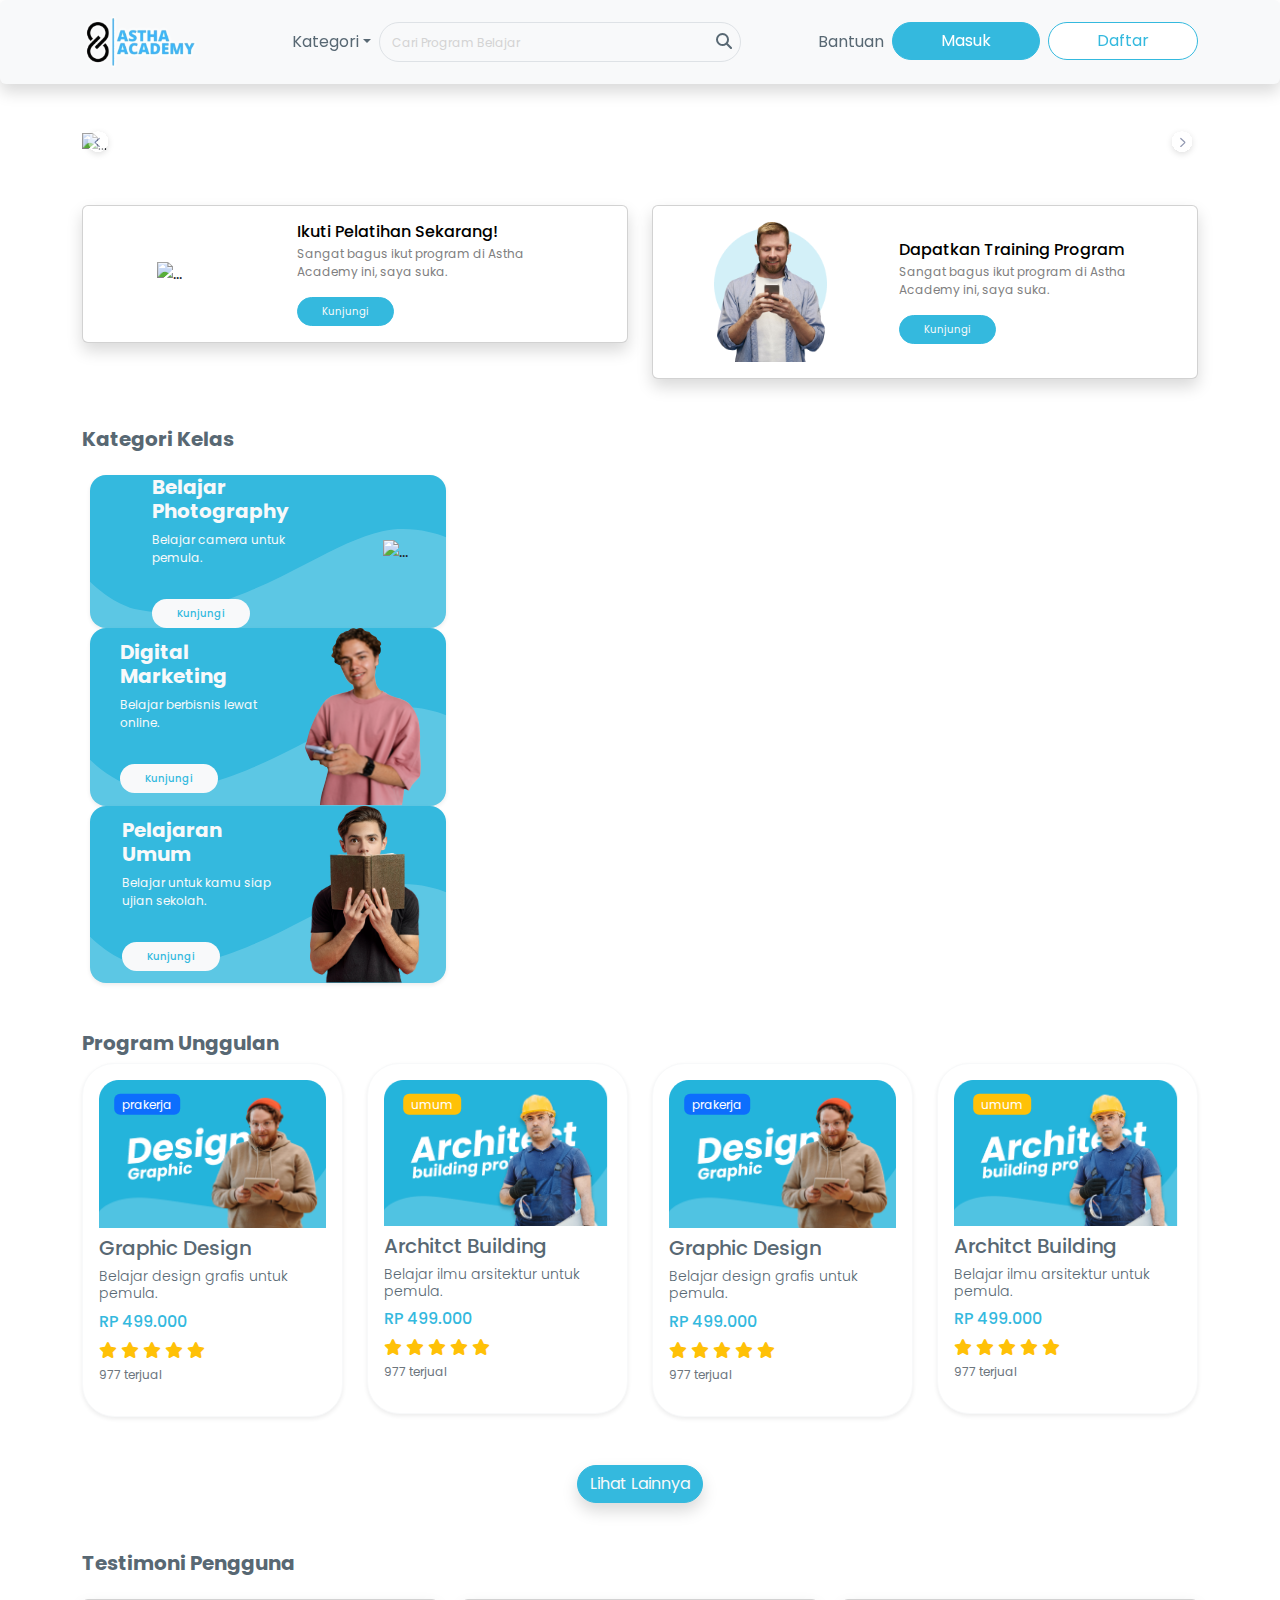
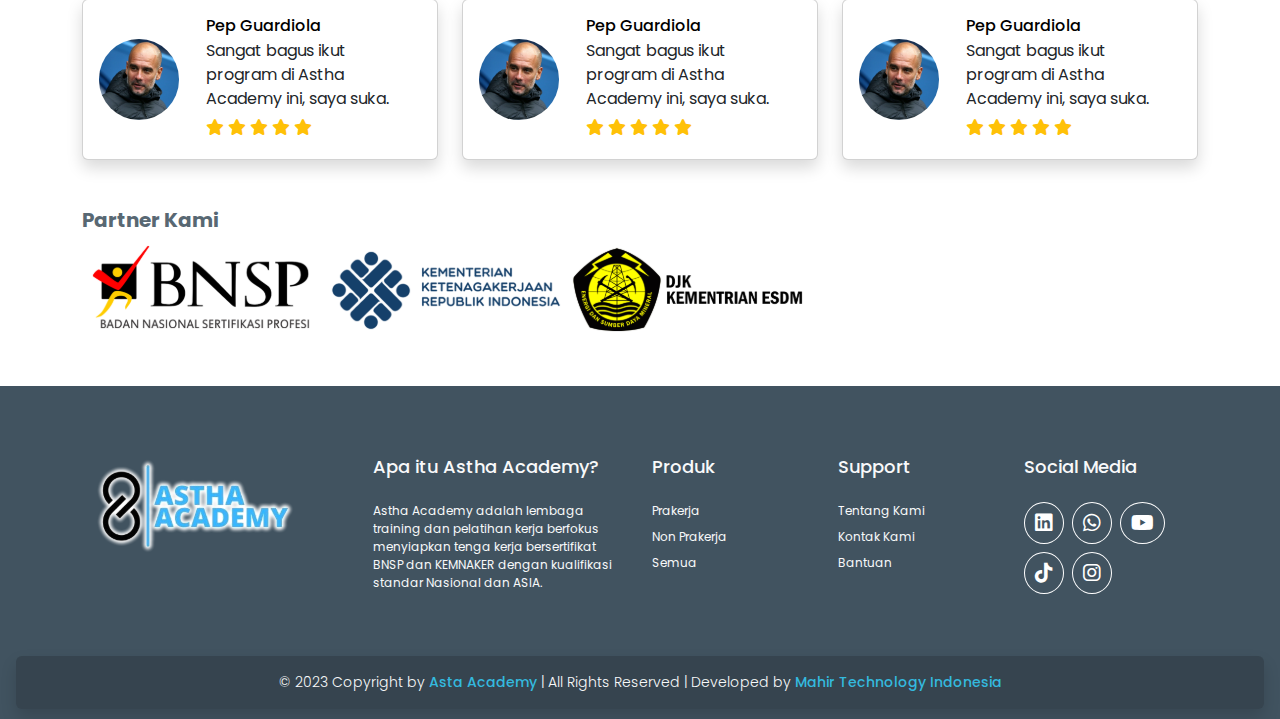
==== index.html @ eb7c396b "m" ====
<!DOCTYPE html>
<html lang="en">
  <head>
    <meta charset="UTF-8" />
    <meta http-equiv="X-UA-Compatible" content="IE=edge" />
    <meta name="viewport" content="width=device-width, initial-scale=1.0" />

    <!-- Google Font Poppins -->
    <link rel="preconnect" href="https://fonts.googleapis.com" />
    <link rel="preconnect" href="https://fonts.gstatic.com" crossorigin />
    <link href="https://fonts.googleapis.com/css2?family=Poppins:ital,wght@0,100;0,200;0,300;0,400;0,500;0,600;0,700;0,800;0,900;1,100;1,200;1,300;1,400;1,500;1,600;1,700;1,800;1,900&display=swap" rel="stylesheet" />

    <!-- Fontawesome -->
    <link rel="stylesheet" href="https://cdnjs.cloudflare.com/ajax/libs/font-awesome/6.2.1/css/all.min.css" />

    <!-- Link Bootstrap -->
    <link rel="stylesheet" href="frontend/libraries/bootstrap/css/bootstrap.css">

    <!-- Link Splide Js (Slider) -->
    <link rel="stylesheet" href="https://cdn.jsdelivr.net/npm/@splidejs/splide@3.6.12/dist/css/splide.min.css" />

    <!-- CSS -->
    <link rel="stylesheet" href="frontend/styles/style.css" />
    <title>Document</title>
  </head>
  <body>

    <!-- Navbar -->
    <nav class="navbar navbar-expand-lg rounded shadow bg-light sticky-top" aria-label="Thirteenth navbar example">
      <div class="container d-flex justify-content-between">
        <a class="navbar-brand col-2" href="#"><img src="frontend/images/logo.svg" alt="" /></a>
        <button class="navbar-toggler" type="button" data-bs-toggle="collapse" data-bs-target="#navbarsExample11" aria-controls="navbarsExample11" aria-expanded="false" aria-label="Toggle navigation">
          <span class="navbar-toggler-icon"></span>
        </button>
        <div class="collapse navbar-collapse justify-content-end" id="navbarsExample11">
          <div class="col-12 d-flex flex-column flex-lg-row justify-content-lg-between">
            <ul class="navbar-nav col-lg-6 ms-2 ms-lg-0">
              <li class="nav-item dropdown">
                <a class="nav-link dropdown-toggle" href="#" role="button" data-bs-toggle="dropdown" aria-expanded="false">Kategori</a>
                <ul class="dropdown-menu my-2">
                  <li><a class="dropdown-item" href="#">Action</a></li>
                  <li><a class="dropdown-item" href="#">Another action</a></li>
                  <li><a class="dropdown-item" href="#">Something else here</a></li>
                </ul>
              </li>
              <form class="rounded-pill d-flex bg-light border">
                <input type="text" class="form-control rounded-pill border-0 outline-0 bg-transparent shadow-none py-1" placeholder="Cari Program Belajar" aria-label="Search ..." />
                <a href="#" class="align-self-center pe-2">
                  <span><i class="fa fa-search"></i></span>
              </form>
            </ul>
            <div class="col-lg-0 d-flex justify-content-lg-between">
              <a href="https://wasap.at/YJk1dj" target="_blank" class="text-decoration-none align-self-center align-self-lg-auto pt-lg-2">Bantuan</a>
              <a href="login.html" class="text-decoration-none"><button class="btn btn-info rounded-pill mx-2 px-3 px-lg-5 d-block d-sm-inline my-2 my-sm-0 my-md-0">Masuk</button></a>
              <a href="register.html" class="text-decoration-none"><button class="btn btn-outline-info rounded-pill px-3 px-lg-5 d-block d-sm-inline my-2 my-sm-0 my-md-0">Daftar</button></a>
            </div>
          </div>
        </div>
      </div>
    </nav>

    <main class="container">

      <!-- Banner Carousel -->
      <div id="carouselExampleControls" class="banner-carousel carousel slide mt-5" data-bs-ride="carousel">
        <div class="carousel-inner">
          <div class="carousel-item active">
            <img src="frontend/images/banner.svg" width="100%"  alt="...">
          </div>
          <div class="carousel-item">
            <img src="frontend/images/banner.svg" width="100%"  alt="...">
          </div>
          <div class="carousel-item">
            <img src="frontend/images/banner.svg" width="100%"  alt="...">
          </div>
        </div>
        <button class="carousel-control-prev" type="button" data-bs-target="#carouselExampleControls" data-bs-slide="prev">
          <span class="carousel-control-prev-icon" aria-hidden="true"></span>
          <span class="visually-hidden">Previous</span>
        </button>
        <button class="carousel-control-next" type="button" data-bs-target="#carouselExampleControls" data-bs-slide="next">
          <span class="carousel-control-next-icon" aria-hidden="true"></span>
          <span class="visually-hidden">Next</span>
        </button>
      </div>

      <!-- Prakerja -->
      <section class="prakerja mt-5">
        <div class="row">
          <div class="col-lg-6 col-md-12">
            <div class="card shadow my-3 my-lg-0">
              <div class="card-content">
                <div class="card-body">
                  <div class="d-flex justify-content-around">
                    <div  class="align-self-center text-center">
                      <img src="frontend/images/card-1.svg" alt="..." class="w-75"/>
                    </div>
                    <div class="d-flex flex-column align-items-start justify-content-center w-50">
                      <h6 class="card-title fw-medium text-black">Ikuti Pelatihan Sekarang!</h6>
                      <p class="card-subtitle">Sangat bagus ikut program di Astha Academy ini, saya suka.</p>
                      <button class="btn btn-info rounded-pill px-md-4 mt-3 text-light">Kunjungi</button>
                    </div>
                  </div>
                </div>
              </div>
            </div>
          </div>
          <div class="col-lg-6 col-md-12">
            <div class="card shadow my-3 my-lg-0">
              <div class="card-content">
                <div class="card-body">
                  <div class="d-flex justify-content-around">
                    <div  class="align-self-center text-center">
                      <img src="frontend/images/card-2.png" alt="..." class="w-75"/>
                    </div>
                    <div class="d-flex flex-column align-items-start justify-content-center w-50">
                      <h6 class="card-title fw-medium text-black">Dapatkan Training Program</h6>
                      <p class="card-subtitle">Sangat bagus ikut program di Astha Academy ini, saya suka.</p>
                      <button class="btn btn-info rounded-pill px-md-4 mt-3 text-light">Kunjungi</button>
                    </div>
                  </div>
                </div>
              </div>
            </div>
          </div>
        </div>
      </section>


      <!-- Kategori Kelas -->
      <section class="kategori-kelas">
        <div class="row mt-5 d-flex">
          <h5 class="fw-bold">Kategori Kelas</h5>
          <div class="splide mt-3" data-splide='{
            "breakpoints":{
               "768":{
                  "perPage":1,
                  "pagination":true
                },
               "992":{
                  "perPage":2,
                  "pagination":true
                }
            },
            "perPage":3,
            "autoplay":true,
            "autoWidth": false
         }'>
            <div class="splide__track">
              <div class="splide__list">
                <div class="col-md-1 col-lg-4 splide__slide">
                  <div class="shadow-sm border-light rounded-4 mx-2 bg-info" style="background-image: url('frontend/images/bg-kategori-1.svg'); background-repeat: no-repeat; background-size: contain; background-position: bottom;">
                    <div class="d-flex justify-content-around" >
                      <div class="d-flex flex-column align-items-start justify-content-center ps-4 w-50">
                        <h6 class="fw-bold text-light fs-5 ">Belajar Photography</h6>
                        <p class="subtitle text-light">Belajar camera untuk pemula.</p>
                        <button class="btn bg-light text-info rounded-pill px-md-4 mt-3 fw-medium">Kunjungi</button>
                      </div>
                      <div  class="align-self-center text-center">
                        <img src="frontend/images/kategori-1.svg" alt="..." height="178"/>
                      </div>
                    </div>
                  </div>
                </div>
                <div class="col-md-1 col-lg-4 splide__slide">
                  <div class="shadow-sm border-light rounded-4 mx-2 bg-info" style="background-image: url('frontend/images/bg-kategori-1.svg'); background-repeat: no-repeat; background-size: contain; background-position: bottom;">
                    <div class="d-flex justify-content-around">
                      <div class="d-flex flex-column align-items-start justify-content-center ps-4 w-50">
                        <h6 class="fw-bold text-light fs-5 ">Digital Marketing</h6>
                        <p class="subtitle text-light">Belajar berbisnis lewat online.</p>
                        <button class="btn bg-light text-info rounded-pill px-md-4 mt-3 fw-medium">Kunjungi</button>
                      </div>
                      <div  class="align-self-center text-center">
                        <img src="frontend/images/kategori-2.svg" alt="..." class="w-75"/>
                      </div>
                    </div>
                  </div>
                </div>
                <div class="col-md-1 col-lg-4 splide__slide">
                  <div class="shadow-sm border-light rounded-4 mx-2 bg-info" style="background-image: url('frontend/images/bg-kategori-1.svg'); background-repeat: no-repeat; background-size: contain; background-position: bottom;">
                    <div class="d-flex justify-content-around">
                      <div class="d-flex flex-column align-items-start justify-content-center ps-4 w-50">
                        <h6 class="fw-bold text-light fs-5 ">Pelajaran Umum</h6>
                        <p class="subtitle text-light">Belajar untuk kamu siap ujian sekolah.</p>
                        <button class="btn bg-light text-info rounded-pill px-md-4 mt-3 fw-medium">Kunjungi</button>
                      </div>
                      <div  class="align-self-center text-center">
                        <img src="frontend/images/kategori-3.png" alt="..." class="w-75"/>
                      </div>
                    </div>
                  </div>
                </div>
              </div>
            </div>
          </div>
        </div>
      </section>

      <!-- Program Unggulan -->
      <section class="program-unggulan">
        <div class="mt-5">
          <h5 class="fw-bold">Program Unggulan</h5>
          <div class="row">
              <div class="col-md-6 col-lg-3">
                <a href="pencarian.html" class="text-decoration-none">
                  <div class="card rounded-5 shadow-sm border-light">
                    <div class="card-body">
                      <span class="position-absolute top-10 start-10 mt-4 ms-5 translate-middle bg-primary badge badge-primary fw-normal">
                        prakerja
                      </span>
                      <img src="frontend/images/program-unggulan-1.png" class="card-img-top" alt="image" />
                      <h5 class="mt-2">
                        Graphic Design
                      </h5>
                      <h6 class="fw-light">Belajar design grafis untuk pemula.</h6>
                      <!-- <span class="text-muted font-small d-block mb-2"><del>Rp 699.000</del></span> -->
                      <span class="text-info fw-medium font-weight-bold">RP 499.000</span>
                      <div class="d-flex my-2 align-items-center">
                        <i class="star fas fa-star text-warning pe-1"></i>
                        <i class="star fas fa-star text-warning pe-1"></i>
                        <i class="star fas fa-star text-warning pe-1"></i>
                        <i class="star fas fa-star text-warning pe-1"></i>
                        <i class="star fas fa-star text-warning pe-1"></i>
                      </div>
                      <p class="text-secondary">977 terjual</p>
                    </div>
                  </div>
                </a>
              </div>
              <div class="col-md-6 col-lg-3">
                <a href="pencarian.html" class="text-decoration-none">
                  <div class="card rounded-5 shadow-sm border-light">
                    <div class="card-body">
                      <span class="position-absolute top-10 start-10 mt-4 ms-5 translate-middle bg-warning badge badge-warning fw-normal">
                        umum
                      </span>
                      <img src="frontend/images/program-unggulan-2.png" class="card-img-top" alt="image" />
                      <h5 class="mt-2">
                        Architct Building
                      </h5>
                      <h6 class="fw-light">Belajar ilmu arsitektur untuk pemula.</h6>
                      <!-- <span class="text-muted font-small d-block mb-2"><del>Rp 699.000</del></span> -->
                      <span class="text-info fw-medium font-weight-bold">RP 499.000</span>
                      <div class="d-flex my-2 align-items-center">
                        <i class="star fas fa-star text-warning pe-1"></i>
                        <i class="star fas fa-star text-warning pe-1"></i>
                        <i class="star fas fa-star text-warning pe-1"></i>
                        <i class="star fas fa-star text-warning pe-1"></i>
                        <i class="star fas fa-star text-warning pe-1"></i>
                      </div>
                      <p class="text-secondary">977 terjual</p>
                    </div>
                  </div>
                </a>
              </div>
              <div class="col-md-6 col-lg-3">
                <a href="pencarian.html" class="text-decoration-none">
                  <div class="card rounded-5 shadow-sm border-light">
                    <div class="card-body">
                      <span class="position-absolute top-10 start-10 mt-4 ms-5 translate-middle bg-primary badge badge-primary fw-normal">
                        prakerja
                      </span>
                      <img src="frontend/images/program-unggulan-1.png" class="card-img-top" alt="image" />
                      <h5 class="mt-2">
                        Graphic Design
                      </h5>
                      <h6 class="fw-light">Belajar design grafis untuk pemula.</h6>
                      <!-- <span class="text-muted font-small d-block mb-2"><del>Rp 699.000</del></span> -->
                      <span class="text-info fw-medium font-weight-bold">RP 499.000</span>
                      <div class="d-flex my-2 align-items-center">
                        <i class="star fas fa-star text-warning pe-1"></i>
                        <i class="star fas fa-star text-warning pe-1"></i>
                        <i class="star fas fa-star text-warning pe-1"></i>
                        <i class="star fas fa-star text-warning pe-1"></i>
                        <i class="star fas fa-star text-warning pe-1"></i>
                      </div>
                      <p class="text-secondary">977 terjual</p>
                    </div>
                  </div>
                </a>
              </div>
              <div class="col-md-6 col-lg-3">
                <a href="pencarian.html" class="text-decoration-none">
                  <div class="card rounded-5 shadow-sm border-light">
                    <div class="card-body">
                      <span class="position-absolute top-10 start-10 mt-4 ms-5 translate-middle bg-warning badge badge-warning fw-normal">
                        umum
                      </span>
                      <img src="frontend/images/program-unggulan-2.png" class="card-img-top" alt="image" />
                      <h5 class="mt-2">
                        Architct Building
                      </h5>
                      <h6 class="fw-light">Belajar ilmu arsitektur untuk pemula.</h6>
                      <!-- <span class="text-muted font-small d-block mb-2"><del>Rp 699.000</del></span> -->
                      <span class="text-info fw-medium font-weight-bold">RP 499.000</span>
                      <div class="d-flex my-2 align-items-center">
                        <i class="star fas fa-star text-warning pe-1"></i>
                        <i class="star fas fa-star text-warning pe-1"></i>
                        <i class="star fas fa-star text-warning pe-1"></i>
                        <i class="star fas fa-star text-warning pe-1"></i>
                        <i class="star fas fa-star text-warning pe-1"></i>
                      </div>
                      <p class="text-secondary">977 terjual</p>
                    </div>
                  </div>
                </a>
              </div>
            </div>
          </div>
          <div class="row mt-5">
              <div class="col text-center">
                  <a href="#" class="btn btn-info text-light shadow rounded-pill fs-6">Lihat Lainnya</a>
              </div>
          </div>
        </div>
      </section>

      <!-- Testimoni -->
      <section class="testimoni mt-5">
        <h5 class="fw-bold">Testimoni Pengguna</h5>
        <div class="row d-flex mt-4">
          <div class="col-lg-4 col-md-12">
            <div class="card shadow my-3 my-lg-0">
              <div class="card-content">
                <div class="card-body">
                  <div class="d-flex justify-content-around">
                    <div  class="align-self-center w-50">
                      <img src="frontend/images/pep.jpg" alt="..." class="w-75"/>
                    </div>
                    <div class="d-flex flex-column align-items-start justify-content-center w-100">
                      <h6 class="card-title fw-medium text-black">Pep Guardiola</h6>
                      <p class="card-subtitle">Sangat bagus ikut program di Astha Academy ini, saya suka.</p>
                      <div class="d-flex my-2 align-items-center">
                        <i class="star fas fa-star text-warning pe-1"></i>
                        <i class="star fas fa-star text-warning pe-1"></i>
                        <i class="star fas fa-star text-warning pe-1"></i>
                        <i class="star fas fa-star text-warning pe-1"></i>
                        <i class="star fas fa-star text-warning pe-1"></i>
                      </div>
                    </div>
                  </div>
                </div>
              </div>
            </div>
          </div>
          <div class="col-lg-4 col-md-12">
            <div class="card shadow my-3 my-lg-0">
              <div class="card-content">
                <div class="card-body">
                  <div class="d-flex justify-content-around">
                    <div  class="align-self-center w-50">
                      <img src="frontend/images/pep.jpg" alt="..." class="w-75"/>
                    </div>
                    <div class="d-flex flex-column align-items-start justify-content-center w-100">
                      <h6 class="card-title fw-medium text-black">Pep Guardiola</h6>
                      <p class="card-subtitle">Sangat bagus ikut program di Astha Academy ini, saya suka.</p>
                      <div class="d-flex my-2 align-items-center">
                        <i class="star fas fa-star text-warning pe-1"></i>
                        <i class="star fas fa-star text-warning pe-1"></i>
                        <i class="star fas fa-star text-warning pe-1"></i>
                        <i class="star fas fa-star text-warning pe-1"></i>
                        <i class="star fas fa-star text-warning pe-1"></i>
                      </div>
                    </div>
                  </div>
                </div>
              </div>
            </div>
          </div>
          <div class="col-lg-4 col-md-12">
            <div class="card shadow my-3 my-lg-0">
              <div class="card-content">
                <div class="card-body">
                  <div class="d-flex justify-content-around">
                    <div  class="align-self-center w-50">
                      <img src="frontend/images/pep.jpg" alt="..." class="w-75"/>
                    </div>
                    <div class="d-flex flex-column align-items-start justify-content-center w-100">
                      <h6 class="card-title fw-medium text-black">Pep Guardiola</h6>
                      <p class="card-subtitle">Sangat bagus ikut program di Astha Academy ini, saya suka.</p>
                      <div class="d-flex my-2 align-items-center">
                        <i class="star fas fa-star text-warning pe-1"></i>
                        <i class="star fas fa-star text-warning pe-1"></i>
                        <i class="star fas fa-star text-warning pe-1"></i>
                        <i class="star fas fa-star text-warning pe-1"></i>
                        <i class="star fas fa-star text-warning pe-1"></i>
                      </div>
                    </div>
                  </div>
                </div>
              </div>
            </div>
          </div>
        </div>
      </section>

      <!-- Partner -->
      <section class="partner">
        <div class="d-flex flex-column justify-content-center mt-5">
          <h5 class="fw-bold">Partner Kami</h5>
          <div class="d-flex">
            <img src="frontend/images/partner-1.svg" alt="">
            <img src="frontend/images/partner-2.svg" alt="">
            <img src="frontend/images/partner-3.svg" alt="">
          </div>
        </div>
      </section>

    </main>

    <footer class="footer mt-5">
      <div class="container m-auto row d-flex justify-content-between">
          <div class="col-6 col-md-3 pb-md-0 d-flex d-md-block pb-5">
              <a href="#">
                <img src="frontend/images/logo.svg" alt="" height="100" />
              </a>
          </div>
          <div class="col-6 col-md-3 text-md-start">
            <h4 class="text-light">Apa itu Astha Academy?</h4>
            <p class="text-light fw-normal mt-4">Astha Academy adalah lembaga training dan pelatihan kerja berfokus menyiapkan tenga kerja bersertifikat BNSP dan KEMNAKER dengan kualifikasi standar Nasional dan ASIA.</p>
        </div>
          <div class="col-6 col-md-2 text-md-start">
              <h4 class="text-light">Produk</h4>
              <div class="link d-flex flex-column mt-4">
                  <a href="#" class="text-light fw-normal">Prakerja</a>
                  <a href="#" class="text-light fw-normal">Non Prakerja</a>
                  <a href="#" class="text-light fw-normal">Semua</a>
              </div>
          </div>
          <div class="col-6 col-md-2 text-md-start">
              <h4 class="text-light">Support</h4>
              <div class="link d-flex flex-column mt-4">
                  <a target="_blank"
                      href="#" class="text-light fw-normal">Tentang Kami</a>
                  <a target="_blank"
                      href="#" class="text-light fw-normal">Kontak Kami</a>
                  <a target="_blank"
                      href="#" class="text-light fw-normal">Bantuan</a>
              </div>
          </div>
          <div class="col-12 col-md-2 text-md-start mt-md-0 mt-5 text-center">
              <h4 class="text-light">Social Media</h4>
              <div class="social-media d-flex justify-content-center justify-content-md-start mt-4 flex-wrap gap-2">
                  <a href="#" class="rounded-circle" target="_blank"><i class="fa-brands fa-linkedin"></i></a>
                  <a href="#"class="rounded-circle" target="_blank"><i class="fa-brands fa-whatsapp"></i></a>
                  <a href="#" class="rounded-circle" target="_blank"><i class="fa-brands fa-youtube"></i></a>
                  <a href="#" class="rounded-circle" target="_blank"><i class="fa-brands fa-tiktok"></i></a>
                  <a href="#" class="rounded-circle" target="_blank"><i class="fa-brands fa-instagram"></i></a>
              </div>
          </div>
      </div>
      <!-- Copyright -->
      <div class="mx-3 mt-5 rounded p-3 text-light text-center text-light fw-light shadow" style="background-color: #36444F; box-shadow: 0 4px 8px 0 rgba(0, 0, 0, 0.2), 0 6px 20px 0 rgba(0, 0, 0, 0.19);">
          © 2023 Copyright by
          <a class="text-decoration-none fw-medium" style="color: #34B9DE;" target="_blank" href="#">Asta Academy</a> | All Rights Reserved | Developed by
          <a class="text-decoration-none fw-medium" style="color: #34B9DE;" target="_blank" href="https://mahirtechno.com/">Mahir Technology Indonesia</a>
      </div>
      <!-- Copyright -->
    </footer>

    <!-- Link Bootstrap -->
    <script src="frontend/libraries/bootstrap/js/bootstrap.bundle.min.js"></script>

    <!-- Link Splide Js -->
    <script src="https://cdn.jsdelivr.net/npm/@splidejs/splide@3.6.12/dist/js/splide.min.js"></script>
    <!-- Splide Js Options -->
    <script>
      var splides = document.querySelectorAll('.splide');
      if (splides.length) {
        for(var i=0; i<splides.length; i++){
          var splideElement = splides[i];
          var splideDefaultOptions =
          {
            type: 'loop',
            perPage: 3,
            rewind: true,
            autoplay :true,
            breakpoints: {
              768: {
                perPage: 1,
              },
            },
          }
          var splide = new Splide( splideElement, splideDefaultOptions );
          splide.mount();
        }
      }
    </script>

  </body>
</html>
---- frontend/styles/style.css ----
* {
  font-family: "Poppins", sans-serif;
}

/* Navbar */
.navbar {
  z-index: 100;
}
.navbar button.btn-info {
  background-color: #34B9DE;
  border-color: #34B9DE;
  color: #fff;
}
.navbar button.btn-info:hover {
  background-color: #fff;
  color: #34B9DE;
}
.navbar button.btn-outline-info {
  background-color: #fff;
  border-color: #34B9DE;
  color: #34B9DE;
}
.navbar button.btn-outline-info:hover {
  background-color: #34B9DE;
  color: #fff;
}
.navbar a {
  color: #586873;
}
.navbar input::-moz-placeholder {
  font-size: 12px;
  color: lightgray;
}
.navbar input::placeholder {
  font-size: 12px;
  color: lightgray;
}
.navbar .nav-item {
  color: #586873;
}
.navbar .nav-item a {
  color: #586873;
}

/* Banner Carousel */
@media (min-width: 1200px) {
  .banner-carousel img {
    width: 100%;
  }
}
.banner-carousel .carousel-control-prev-icon {
  background-image: url("/frontend/icons/prev-icon.svg") !important;
  position: absolute;
  left: 0;
}
.banner-carousel .carousel-control-next-icon {
  background-image: url("/frontend/icons/next-icon.svg") !important;
  position: absolute;
  right: 0;
}

/* Card Prakerja */
@media (max-width: 576px) {
  .prakerja .card .card-content p {
    font-size: 12px;
  }
}
.prakerja .card .card-content p {
  color: grey;
  font-size: 12px;
}
.prakerja .card .card-content button {
  font-size: 10px;
}

/* Kategori Kelas */
.kategori-kelas h5 {
  color: #586873;
}
.kategori-kelas .subtitle {
  font-size: 12px;
}
.kategori-kelas button {
  font-size: 10px;
}

/* Program Unggulan */
.program-unggulan h5 {
  color: #586873;
}
.program-unggulan h6 {
  color: #586873;
  font-size: 14px;
}
.program-unggulan p {
  color: #586873;
  font-size: 12px;
}
.program-unggulan .btn {
  font-size: 14px;
}

/* Testimoni */
.testimoni h5 {
  color: #586873;
}
.testimoni img {
  border-radius: 90px;
}

/* Partner */
.partner h5 {
  color: #586873;
}

/* Footer */
.footer {
  padding-top: 70px;
  background-color: #415360;
  padding-bottom: 10px;
  font-weight: lighter;
  font-size: 14px;
}
.footer h4 {
  font-size: 18px;
}
.footer p {
  color: #fff;
  font-size: 12px;
}
.footer .social-media a {
  padding: 10px;
  border: 1px solid #fff;
  display: flex;
  justify-content: center;
  align-items: center;
  font-size: 20px;
  text-decoration: none;
  color: #fff;
}
.footer .social-media a:hover {
  color: #415360;
  background-color: #fff;
  border: 1px solid #fff;
  transition: 0.3s;
}
.footer .link a {
  font-size: 12px;
  text-decoration: none;
  color: #fff;
  margin-bottom: 8px;
}

/* Login */
.login .card h6 {
  color: #586873;
  font-size: 18px;
}
.login .card label {
  color: grey;
  font-size: 12px;
}
.login .card input::-moz-placeholder {
  color: rgba(88, 104, 115, 0.5);
  font-size: 13px;
}
.login .card input::placeholder {
  color: rgba(88, 104, 115, 0.5);
  font-size: 13px;
}
.login .card .check-box a {
  font-size: 12px;
}
.login .card p {
  font-size: 12px;
}

/* Register */
.register .card h6 {
  color: #586873;
  font-size: 18px;
}
.register .card label {
  color: grey;
  font-size: 12px;
}
.register .card input::-moz-placeholder {
  color: rgba(88, 104, 115, 0.5);
  font-size: 13px;
}
.register .card input::placeholder {
  color: rgba(88, 104, 115, 0.5);
  font-size: 13px;
}
.register .card p {
  font-size: 12px;
}

/* Voucher */
.voucher .card .card-body h6 {
  color: #586873;
}
.voucher .card .card-body label {
  color: #586873;
}
.voucher .card .card-body input::-moz-placeholder {
  color: #586873;
  font-size: 12px;
}
.voucher .card .card-body input::placeholder {
  color: #586873;
  font-size: 12px;
}

/* Pencarian */
.pencarian h4 {
  color: #586873;
}
.pencarian h5 {
  color: #586873;
}
.pencarian h6 {
  color: #586873;
  font-size: 14px;
}
.pencarian p {
  color: #848c92;
  font-size: 12px;
}

/* Detail */
.banner-detail {
  background-image: url("../images/banner-detail.svg");
  background-size: cover;
}
.banner-detail .content {
  min-height: 350px;
}
.banner-detail .content h1 {
  font-size: 4rem;
}
@media (max-width: 576px) {
  .banner-detail .content h1 {
    font-size: 42px;
  }
}
.banner-detail .content > div {
  margin-bottom: 70px;
}
.banner-detail p {
  color: #ececec;
}

.description {
  padding: 40px 60px 20px 60px;
  border-radius: 10px;
  transform: translate(0, -50%);
}

.pembelajaran a {
  text-decoration: none;
  color: black;
  font-weight: 500;
}
.pembelajaran .more {
  color: red;
}
.pembelajaran .more i {
  margin-left: 4px;
}
.pembelajaran .sticky {
  position: sticky;
  top: 100px;
  width: 100%;
}

#rating {
  padding-bottom: 90px;
}
#rating .ulasan span {
  font-size: 12px;
}
#rating .ulasan-bintang .detail-rating {
  position: relative;
  min-width: 280px;
  height: 12px;
  background: lightgray;
  border-radius: 5px;
  overflow: hidden;
}
#rating .ulasan-bintang .detail-rating div {
  position: absolute;
  height: 100%;
  background-color: #fcd010;
}
#rating .komentar-user .profile-user {
  width: 50px;
  height: 50px;
}
#rating .komentar-user h5 {
  font-size: 21px;
  margin-bottom: 10px;
}

.detail-produk {
  border-radius: 15px;
  padding: 12px;
}
.detail-produk img {
  border-radius: 12px;
}
.detail-produk .price del {
  color: #909090;
  font-size: 14px;
}
.detail-produk .peserta {
  font-size: 12px;
}
.detail-produk .peserta i {
  color: #f93846;
}
.detail-produk .program-belajar p {
  color: #828282;
}
.detail-produk .program-belajar i {
  width: 30px;
}
.detail-produk .bahasa-pengantar p {
  color: #828282;
  margin-bottom: 0;
}

/* Payment */
.payment p {
  color: #586873;
  font-size: 14px;
}
.payment span {
  font-size: 10px;
}/*# sourceMappingURL=style.css.map */
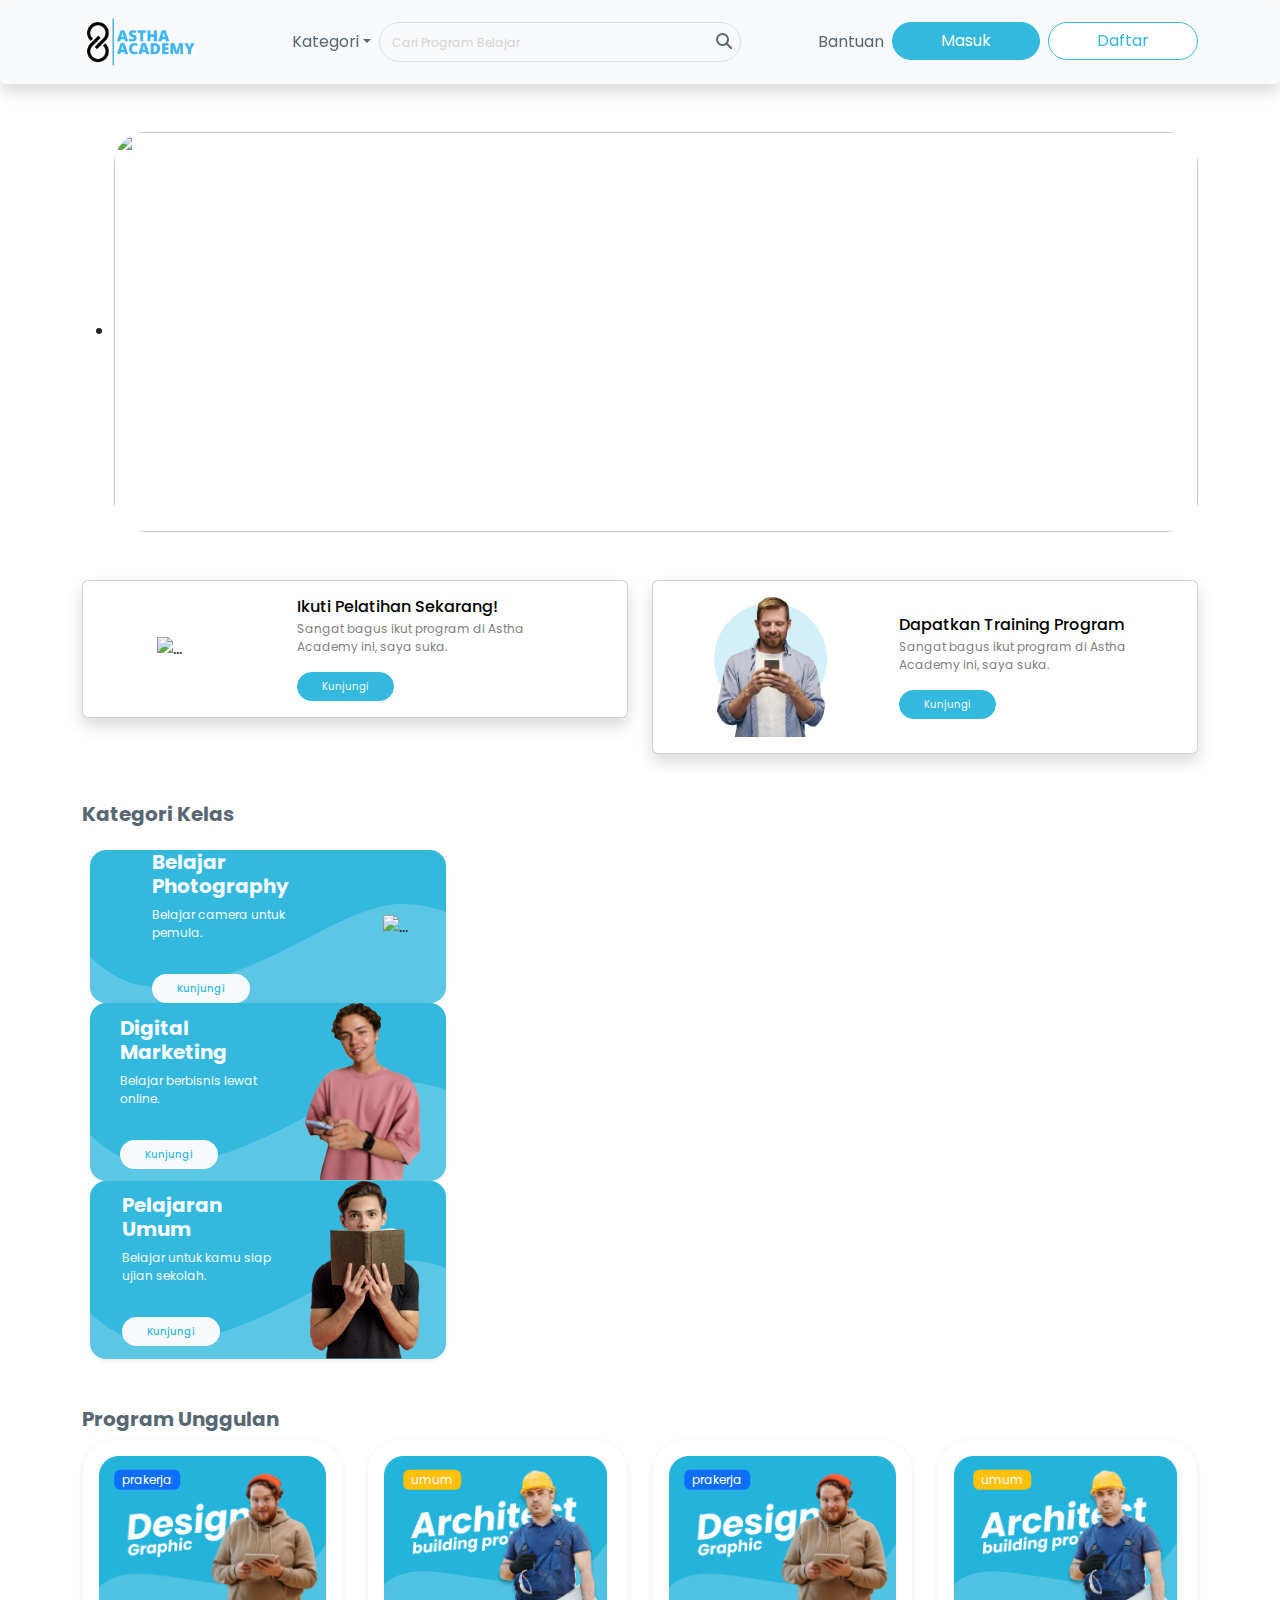
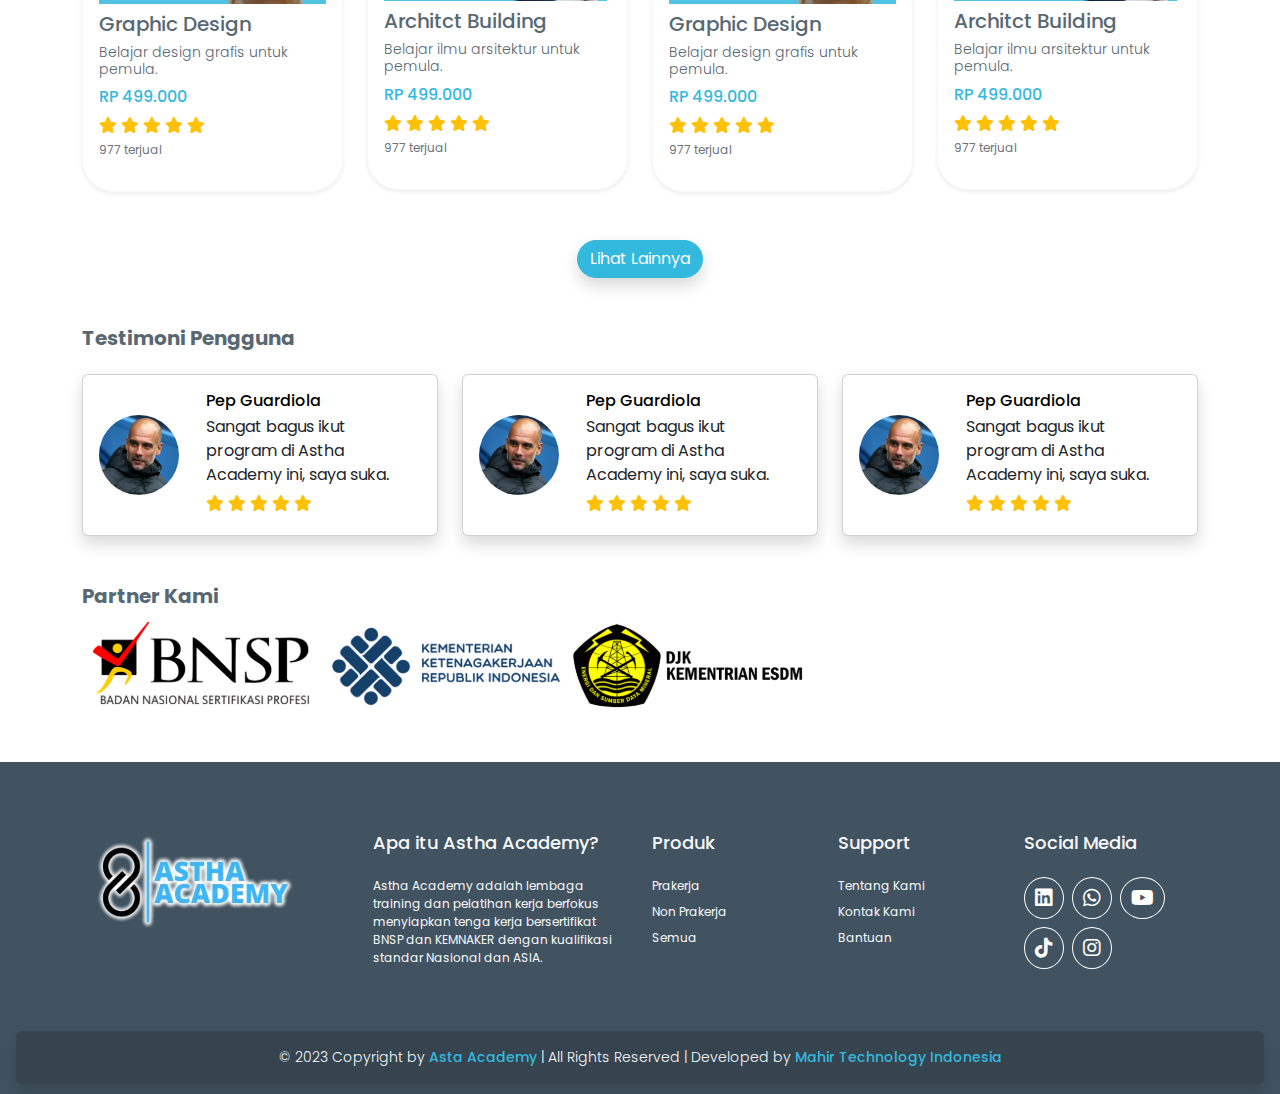
==== commit ca933f28: "m" ====
--- a/index.html
+++ b/index.html
@@ -62,7 +62,7 @@
     <main class="container">
 
       <!-- Banner Carousel -->
-      <div id="carouselExampleControls" class="banner-carousel carousel slide mt-5" data-bs-ride="carousel">
+      <!-- <div id="carouselExampleControls" class="banner-carousel carousel slide mt-5" data-bs-ride="carousel">
         <div class="carousel-inner">
           <div class="carousel-item active">
             <img src="frontend/images/banner.svg" width="100%"  alt="...">
@@ -82,7 +82,21 @@
           <span class="carousel-control-next-icon" aria-hidden="true"></span>
           <span class="visually-hidden">Next</span>
         </button>
-      </div>
+      </div> -->
+      <header class="splide mt-5" aria-label="Beautiful Images"
+        data-splide='{
+          "perPage":1,
+          "autoplay":true,
+          "autoWidth": false
+        }'>
+        <div class="splide__track rounded-5">
+          <ul class="splide__list">
+              <li class="splide__slide">
+                <img src="frontend/images/banner.svg" alt="" class="w-100 rounded-5" style="height: 400px; object-fit: cover;">
+              </li>
+          </ul>
+        </div>
+    </header>
 
       <!-- Prakerja -->
       <section class="prakerja mt-5">
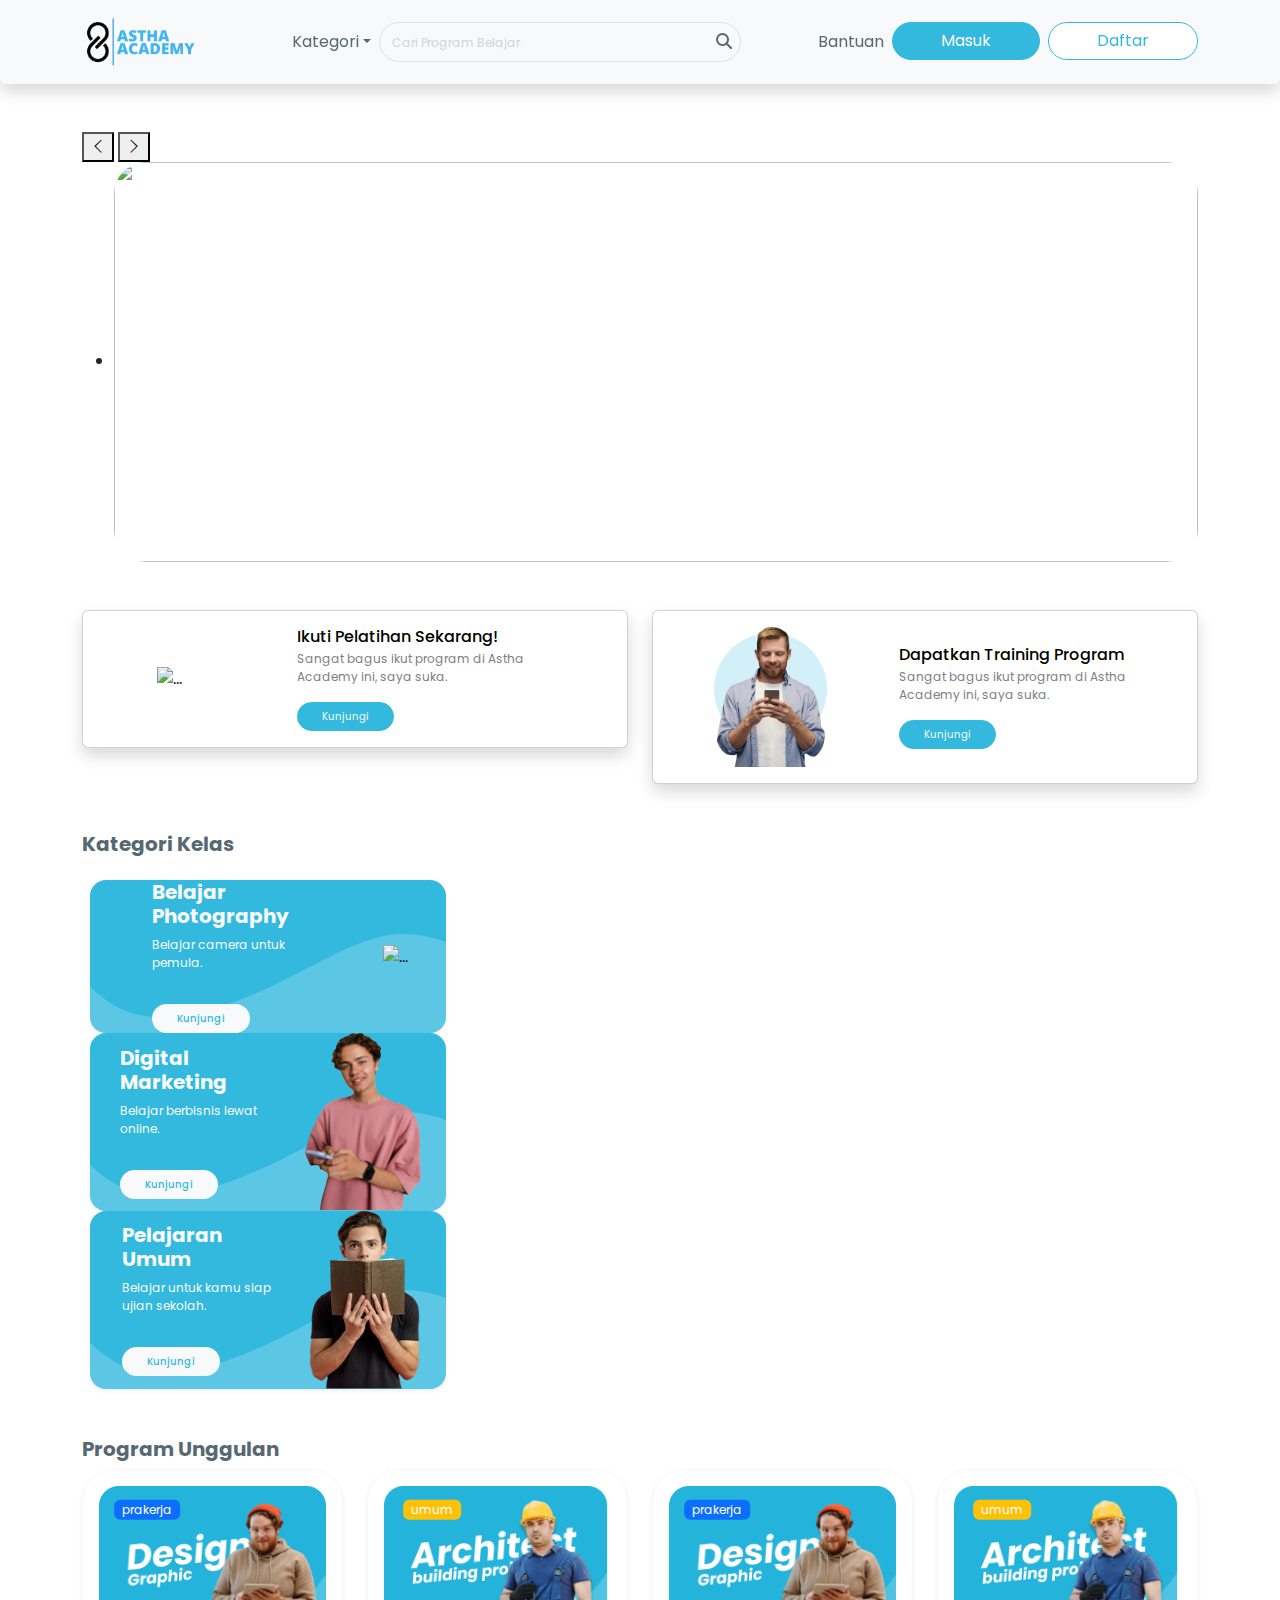
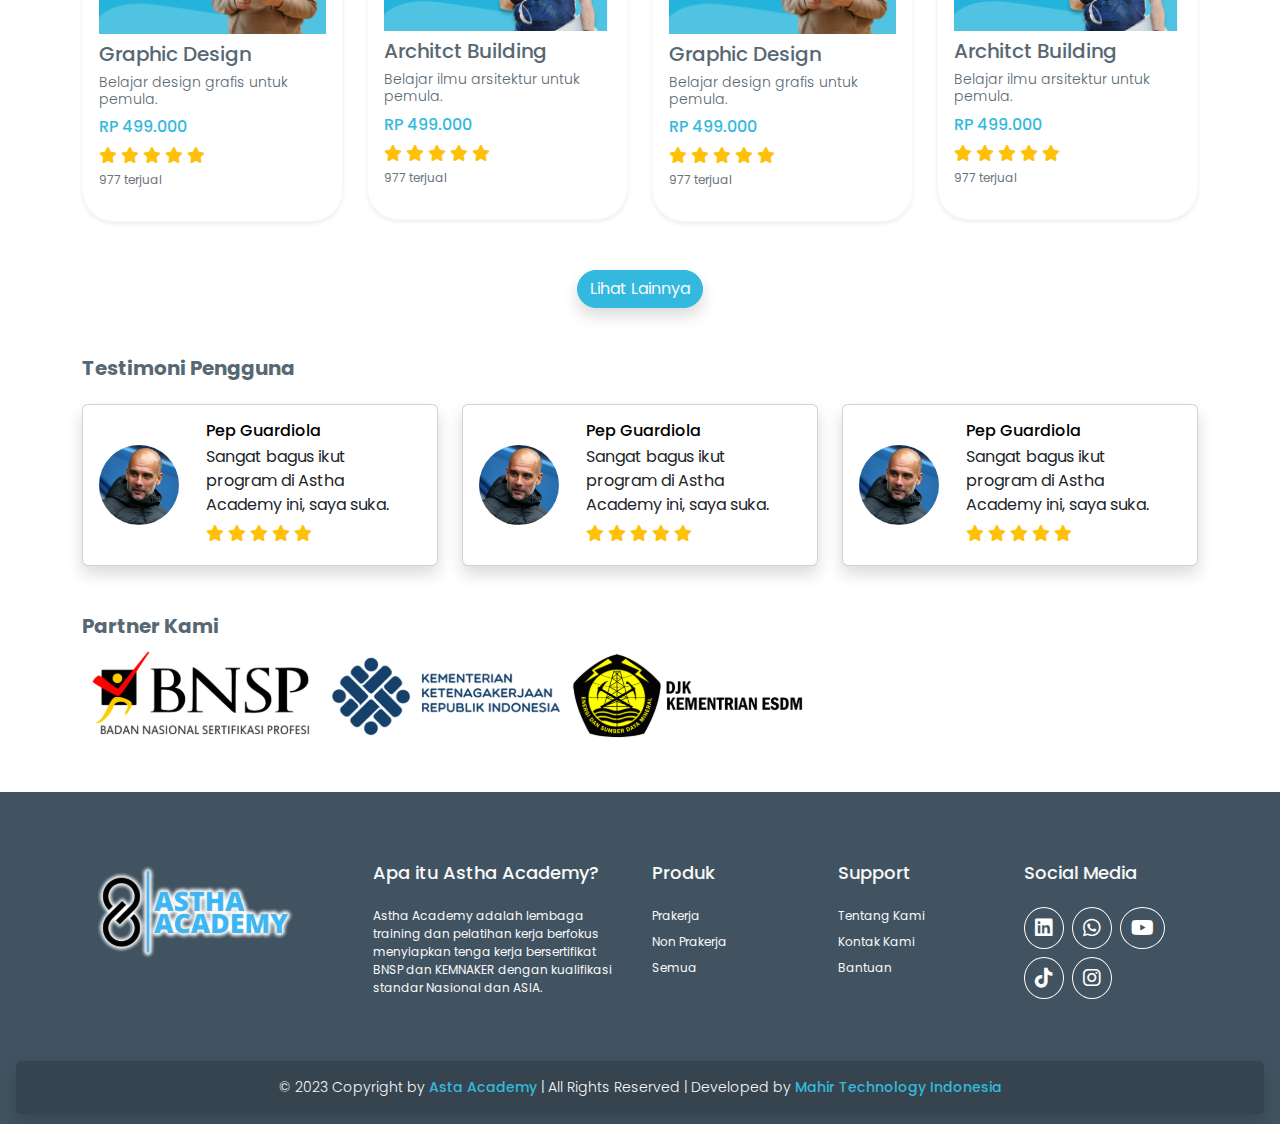
==== commit 6b94b7a2: "m" ====
--- a/index.html
+++ b/index.html
@@ -10,8 +10,11 @@
     <link rel="preconnect" href="https://fonts.gstatic.com" crossorigin />
     <link href="https://fonts.googleapis.com/css2?family=Poppins:ital,wght@0,100;0,200;0,300;0,400;0,500;0,600;0,700;0,800;0,900;1,100;1,200;1,300;1,400;1,500;1,600;1,700;1,800;1,900&display=swap" rel="stylesheet" />
 
-    <!-- Fontawesome -->
+    <!-- Icon Fontawesome -->
     <link rel="stylesheet" href="https://cdnjs.cloudflare.com/ajax/libs/font-awesome/6.2.1/css/all.min.css" />
+
+    <!-- Icon Bootstrap -->
+    <link rel="stylesheet" href="https://cdn.jsdelivr.net/npm/bootstrap-icons@1.10.5/font/bootstrap-icons.css">
 
     <!-- Link Bootstrap -->
     <link rel="stylesheet" href="frontend/libraries/bootstrap/css/bootstrap.css">
@@ -62,41 +65,28 @@
     <main class="container">
 
       <!-- Banner Carousel -->
-      <!-- <div id="carouselExampleControls" class="banner-carousel carousel slide mt-5" data-bs-ride="carousel">
-        <div class="carousel-inner">
-          <div class="carousel-item active">
-            <img src="frontend/images/banner.svg" width="100%"  alt="...">
-          </div>
-          <div class="carousel-item">
-            <img src="frontend/images/banner.svg" width="100%"  alt="...">
-          </div>
-          <div class="carousel-item">
-            <img src="frontend/images/banner.svg" width="100%"  alt="...">
-          </div>
-        </div>
-        <button class="carousel-control-prev" type="button" data-bs-target="#carouselExampleControls" data-bs-slide="prev">
-          <span class="carousel-control-prev-icon" aria-hidden="true"></span>
-          <span class="visually-hidden">Previous</span>
-        </button>
-        <button class="carousel-control-next" type="button" data-bs-target="#carouselExampleControls" data-bs-slide="next">
-          <span class="carousel-control-next-icon" aria-hidden="true"></span>
-          <span class="visually-hidden">Next</span>
-        </button>
-      </div> -->
-      <header class="splide mt-5" aria-label="Beautiful Images"
+      <header class="splide banner-carousel mt-5" aria-label="Beautiful Images"
         data-splide='{
           "perPage":1,
           "autoplay":true,
           "autoWidth": false
         }'>
-        <div class="splide__track rounded-5">
+        <div class="splide__arrows">
+          <button class="splide__arrow splide__arrow--prev">
+            <i class="bi bi-chevron-left"></i>
+          </button>
+          <button class="splide__arrow splide__arrow--next">
+            <i class="bi bi-chevron-right"></i>
+          </button>
+        </div>
+        <div class="splide__track rounded-5 w-100">
           <ul class="splide__list">
               <li class="splide__slide">
-                <img src="frontend/images/banner.svg" alt="" class="w-100 rounded-5" style="height: 400px; object-fit: cover;">
+                <img src="frontend/images/banner.svg" alt="" class="w-100 rounded-5">
               </li>
           </ul>
         </div>
-    </header>
+      </header>
 
       <!-- Prakerja -->
       <section class="prakerja mt-5">
--- a/frontend/styles/style.css
+++ b/frontend/styles/style.css
@@ -43,20 +43,21 @@
 }
 
 /* Banner Carousel */
-@media (min-width: 1200px) {
+@media (min-width: 960px) {
   .banner-carousel img {
-    width: 100%;
-  }
-}
-.banner-carousel .carousel-control-prev-icon {
-  background-image: url("/frontend/icons/prev-icon.svg") !important;
-  position: absolute;
-  left: 0;
-}
-.banner-carousel .carousel-control-next-icon {
-  background-image: url("/frontend/icons/next-icon.svg") !important;
-  position: absolute;
-  right: 0;
+    height: 400px;
+    -o-object-fit: cover;
+       object-fit: cover;
+  }
+}
+@media (max-width: 756px) {
+  .banner-carousel button {
+    width: 16px;
+    height: 16px;
+  }
+  .banner-carousel button i {
+    font-size: 10px;
+  }
 }
 
 /* Card Prakerja */
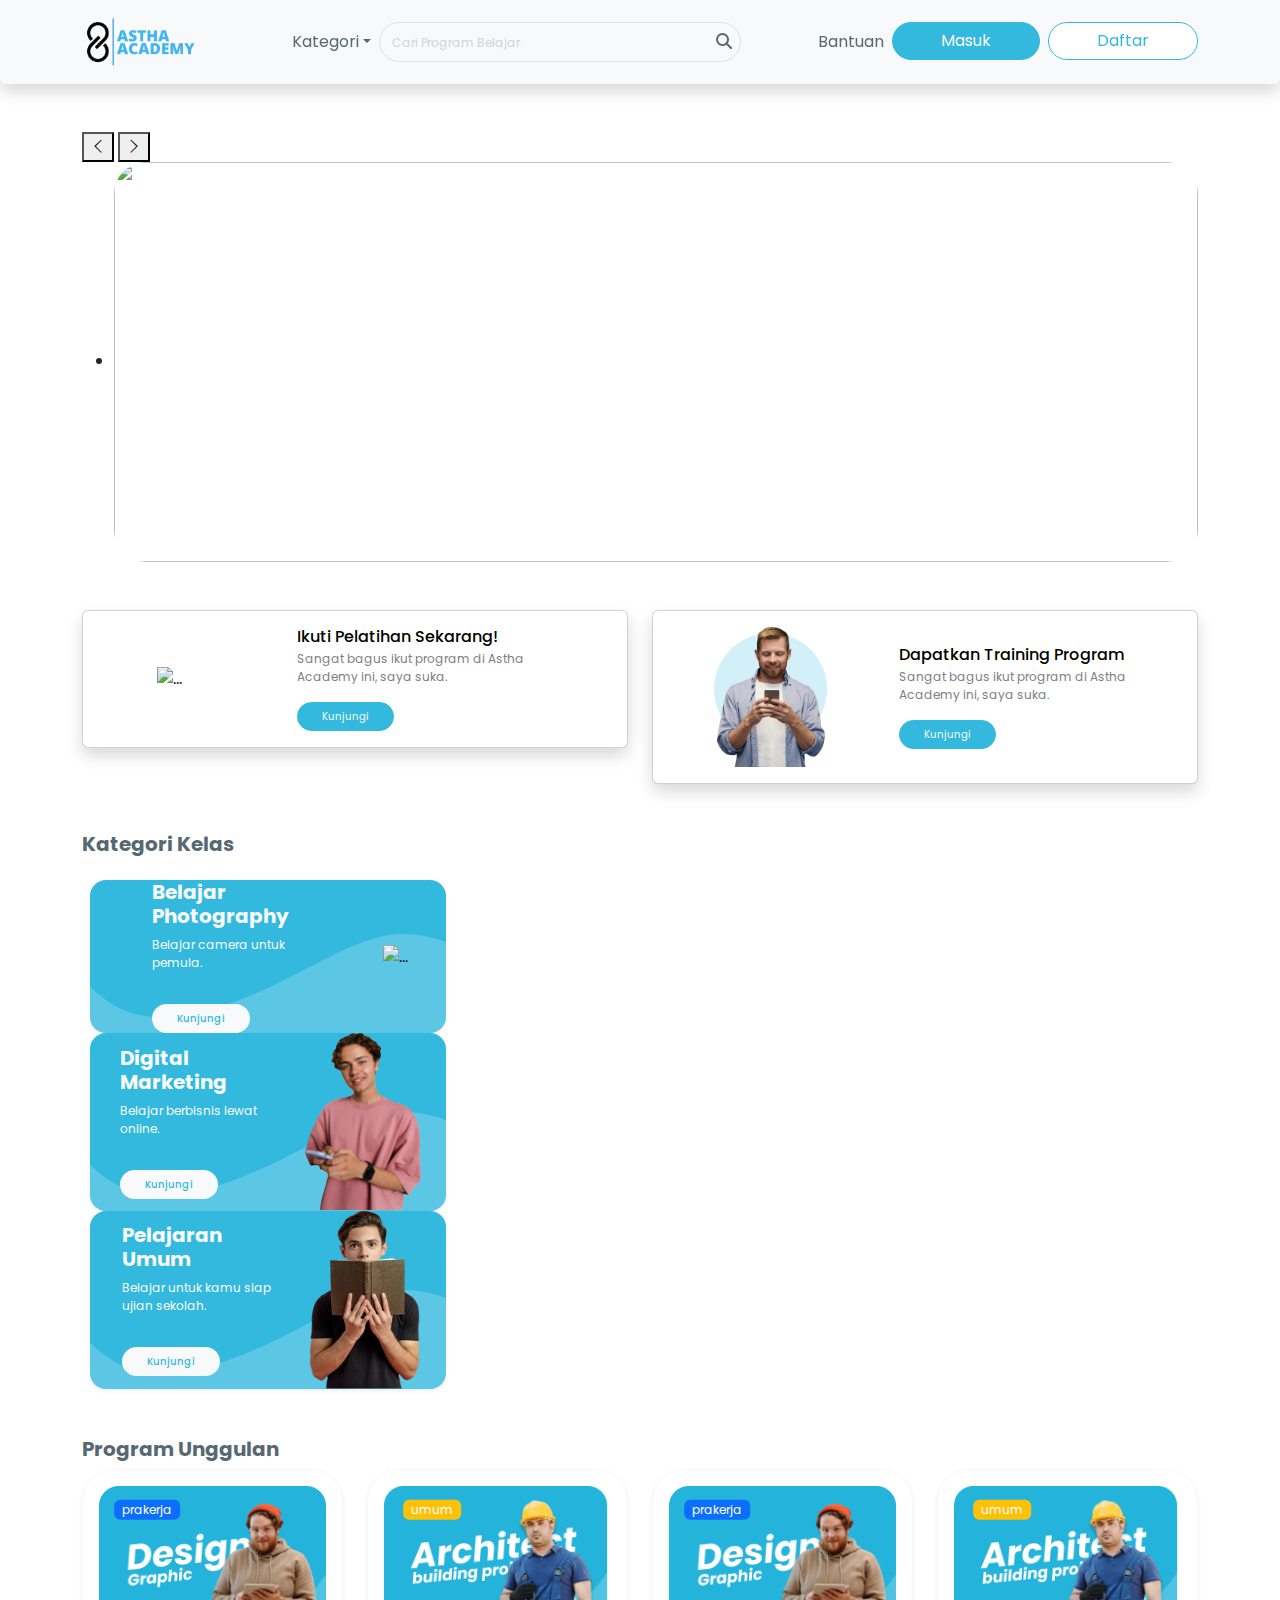
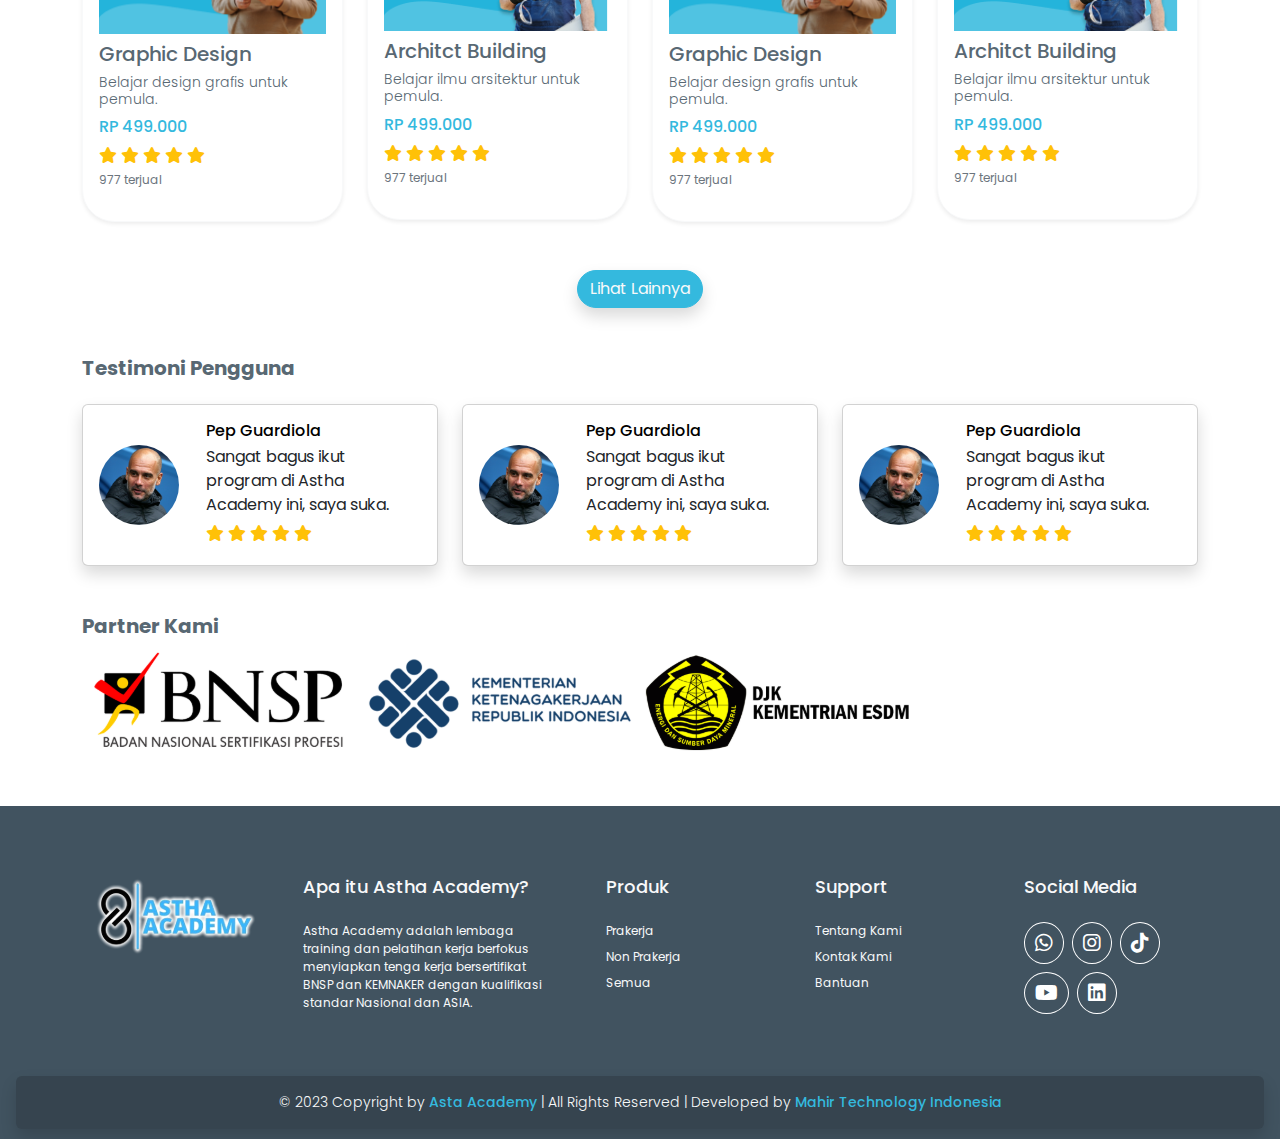
==== commit c3788c58: "m" ====
--- a/index.html
+++ b/index.html
@@ -65,7 +65,7 @@
     <main class="container">
 
       <!-- Banner Carousel -->
-      <header class="splide banner-carousel mt-5" aria-label="Beautiful Images"
+      <header class="splide banner-carousel mt-4 mt-lg-5" aria-label="Beautiful Images"
         data-splide='{
           "perPage":1,
           "autoplay":true,
@@ -79,17 +79,17 @@
             <i class="bi bi-chevron-right"></i>
           </button>
         </div>
-        <div class="splide__track rounded-5 w-100">
+        <div class="splide__track">
           <ul class="splide__list">
               <li class="splide__slide">
-                <img src="frontend/images/banner.svg" alt="" class="w-100 rounded-5">
+                <img src="frontend/images/banner.svg" alt="" class="w-100">
               </li>
           </ul>
         </div>
       </header>
 
       <!-- Prakerja -->
-      <section class="prakerja mt-5">
+      <section class="prakerja mt-4 mt-lg-5">
         <div class="row">
           <div class="col-lg-6 col-md-12">
             <div class="card shadow my-3 my-lg-0">
@@ -130,10 +130,9 @@
         </div>
       </section>
 
-
       <!-- Kategori Kelas -->
-      <section class="kategori-kelas">
-        <div class="row mt-5 d-flex">
+      <section class="kategori-kelas mt-4 mt-lg-5 ">
+        <div class="d-flex row">
           <h5 class="fw-bold">Kategori Kelas</h5>
           <div class="splide mt-3" data-splide='{
             "breakpoints":{
@@ -201,126 +200,124 @@
       </section>
 
       <!-- Program Unggulan -->
-      <section class="program-unggulan">
-        <div class="mt-5">
-          <h5 class="fw-bold">Program Unggulan</h5>
-          <div class="row">
-              <div class="col-md-6 col-lg-3">
-                <a href="pencarian.html" class="text-decoration-none">
-                  <div class="card rounded-5 shadow-sm border-light">
-                    <div class="card-body">
-                      <span class="position-absolute top-10 start-10 mt-4 ms-5 translate-middle bg-primary badge badge-primary fw-normal">
-                        prakerja
-                      </span>
-                      <img src="frontend/images/program-unggulan-1.png" class="card-img-top" alt="image" />
-                      <h5 class="mt-2">
-                        Graphic Design
-                      </h5>
-                      <h6 class="fw-light">Belajar design grafis untuk pemula.</h6>
-                      <!-- <span class="text-muted font-small d-block mb-2"><del>Rp 699.000</del></span> -->
-                      <span class="text-info fw-medium font-weight-bold">RP 499.000</span>
-                      <div class="d-flex my-2 align-items-center">
-                        <i class="star fas fa-star text-warning pe-1"></i>
-                        <i class="star fas fa-star text-warning pe-1"></i>
-                        <i class="star fas fa-star text-warning pe-1"></i>
-                        <i class="star fas fa-star text-warning pe-1"></i>
-                        <i class="star fas fa-star text-warning pe-1"></i>
-                      </div>
-                      <p class="text-secondary">977 terjual</p>
-                    </div>
-                  </div>
-                </a>
-              </div>
-              <div class="col-md-6 col-lg-3">
-                <a href="pencarian.html" class="text-decoration-none">
-                  <div class="card rounded-5 shadow-sm border-light">
-                    <div class="card-body">
-                      <span class="position-absolute top-10 start-10 mt-4 ms-5 translate-middle bg-warning badge badge-warning fw-normal">
-                        umum
-                      </span>
-                      <img src="frontend/images/program-unggulan-2.png" class="card-img-top" alt="image" />
-                      <h5 class="mt-2">
-                        Architct Building
-                      </h5>
-                      <h6 class="fw-light">Belajar ilmu arsitektur untuk pemula.</h6>
-                      <!-- <span class="text-muted font-small d-block mb-2"><del>Rp 699.000</del></span> -->
-                      <span class="text-info fw-medium font-weight-bold">RP 499.000</span>
-                      <div class="d-flex my-2 align-items-center">
-                        <i class="star fas fa-star text-warning pe-1"></i>
-                        <i class="star fas fa-star text-warning pe-1"></i>
-                        <i class="star fas fa-star text-warning pe-1"></i>
-                        <i class="star fas fa-star text-warning pe-1"></i>
-                        <i class="star fas fa-star text-warning pe-1"></i>
-                      </div>
-                      <p class="text-secondary">977 terjual</p>
-                    </div>
-                  </div>
-                </a>
-              </div>
-              <div class="col-md-6 col-lg-3">
-                <a href="pencarian.html" class="text-decoration-none">
-                  <div class="card rounded-5 shadow-sm border-light">
-                    <div class="card-body">
-                      <span class="position-absolute top-10 start-10 mt-4 ms-5 translate-middle bg-primary badge badge-primary fw-normal">
-                        prakerja
-                      </span>
-                      <img src="frontend/images/program-unggulan-1.png" class="card-img-top" alt="image" />
-                      <h5 class="mt-2">
-                        Graphic Design
-                      </h5>
-                      <h6 class="fw-light">Belajar design grafis untuk pemula.</h6>
-                      <!-- <span class="text-muted font-small d-block mb-2"><del>Rp 699.000</del></span> -->
-                      <span class="text-info fw-medium font-weight-bold">RP 499.000</span>
-                      <div class="d-flex my-2 align-items-center">
-                        <i class="star fas fa-star text-warning pe-1"></i>
-                        <i class="star fas fa-star text-warning pe-1"></i>
-                        <i class="star fas fa-star text-warning pe-1"></i>
-                        <i class="star fas fa-star text-warning pe-1"></i>
-                        <i class="star fas fa-star text-warning pe-1"></i>
-                      </div>
-                      <p class="text-secondary">977 terjual</p>
-                    </div>
-                  </div>
-                </a>
-              </div>
-              <div class="col-md-6 col-lg-3">
-                <a href="pencarian.html" class="text-decoration-none">
-                  <div class="card rounded-5 shadow-sm border-light">
-                    <div class="card-body">
-                      <span class="position-absolute top-10 start-10 mt-4 ms-5 translate-middle bg-warning badge badge-warning fw-normal">
-                        umum
-                      </span>
-                      <img src="frontend/images/program-unggulan-2.png" class="card-img-top" alt="image" />
-                      <h5 class="mt-2">
-                        Architct Building
-                      </h5>
-                      <h6 class="fw-light">Belajar ilmu arsitektur untuk pemula.</h6>
-                      <!-- <span class="text-muted font-small d-block mb-2"><del>Rp 699.000</del></span> -->
-                      <span class="text-info fw-medium font-weight-bold">RP 499.000</span>
-                      <div class="d-flex my-2 align-items-center">
-                        <i class="star fas fa-star text-warning pe-1"></i>
-                        <i class="star fas fa-star text-warning pe-1"></i>
-                        <i class="star fas fa-star text-warning pe-1"></i>
-                        <i class="star fas fa-star text-warning pe-1"></i>
-                        <i class="star fas fa-star text-warning pe-1"></i>
-                      </div>
-                      <p class="text-secondary">977 terjual</p>
-                    </div>
-                  </div>
-                </a>
-              </div>
-            </div>
-          </div>
-          <div class="row mt-5">
-              <div class="col text-center">
-                  <a href="#" class="btn btn-info text-light shadow rounded-pill fs-6">Lihat Lainnya</a>
-              </div>
-          </div>
+      <section class="program-unggulan mt-4 mt-lg-5">
+        <h5 class="fw-bold">Program Unggulan</h5>
+        <div class="row">
+            <div class="col-md-6 col-lg-3">
+              <a href="pencarian.html" class="text-decoration-none">
+                <div class="card rounded-5 shadow-sm border-light">
+                  <div class="card-body">
+                    <span class="position-absolute top-10 start-10 mt-4 ms-5 translate-middle bg-primary badge badge-primary fw-normal">
+                      prakerja
+                    </span>
+                    <img src="frontend/images/program-unggulan-1.png" class="card-img-top" alt="image" />
+                    <h5 class="mt-2">
+                      Graphic Design
+                    </h5>
+                    <h6 class="fw-light">Belajar design grafis untuk pemula.</h6>
+                    <!-- <span class="text-muted font-small d-block mb-2"><del>Rp 699.000</del></span> -->
+                    <span class="text-info fw-medium font-weight-bold">RP 499.000</span>
+                    <div class="d-flex my-2 align-items-center">
+                      <i class="star fas fa-star text-warning pe-1"></i>
+                      <i class="star fas fa-star text-warning pe-1"></i>
+                      <i class="star fas fa-star text-warning pe-1"></i>
+                      <i class="star fas fa-star text-warning pe-1"></i>
+                      <i class="star fas fa-star text-warning pe-1"></i>
+                    </div>
+                    <p class="text-secondary">977 terjual</p>
+                  </div>
+                </div>
+              </a>
+            </div>
+            <div class="col-md-6 col-lg-3">
+              <a href="pencarian.html" class="text-decoration-none">
+                <div class="card rounded-5 shadow-sm border-light">
+                  <div class="card-body">
+                    <span class="position-absolute top-10 start-10 mt-4 ms-5 translate-middle bg-warning badge badge-warning fw-normal">
+                      umum
+                    </span>
+                    <img src="frontend/images/program-unggulan-2.png" class="card-img-top" alt="image" />
+                    <h5 class="mt-2">
+                      Architct Building
+                    </h5>
+                    <h6 class="fw-light">Belajar ilmu arsitektur untuk pemula.</h6>
+                    <!-- <span class="text-muted font-small d-block mb-2"><del>Rp 699.000</del></span> -->
+                    <span class="text-info fw-medium font-weight-bold">RP 499.000</span>
+                    <div class="d-flex my-2 align-items-center">
+                      <i class="star fas fa-star text-warning pe-1"></i>
+                      <i class="star fas fa-star text-warning pe-1"></i>
+                      <i class="star fas fa-star text-warning pe-1"></i>
+                      <i class="star fas fa-star text-warning pe-1"></i>
+                      <i class="star fas fa-star text-warning pe-1"></i>
+                    </div>
+                    <p class="text-secondary">977 terjual</p>
+                  </div>
+                </div>
+              </a>
+            </div>
+            <div class="col-md-6 col-lg-3">
+              <a href="pencarian.html" class="text-decoration-none">
+                <div class="card rounded-5 shadow-sm border-light">
+                  <div class="card-body">
+                    <span class="position-absolute top-10 start-10 mt-4 ms-5 translate-middle bg-primary badge badge-primary fw-normal">
+                      prakerja
+                    </span>
+                    <img src="frontend/images/program-unggulan-1.png" class="card-img-top" alt="image" />
+                    <h5 class="mt-2">
+                      Graphic Design
+                    </h5>
+                    <h6 class="fw-light">Belajar design grafis untuk pemula.</h6>
+                    <!-- <span class="text-muted font-small d-block mb-2"><del>Rp 699.000</del></span> -->
+                    <span class="text-info fw-medium font-weight-bold">RP 499.000</span>
+                    <div class="d-flex my-2 align-items-center">
+                      <i class="star fas fa-star text-warning pe-1"></i>
+                      <i class="star fas fa-star text-warning pe-1"></i>
+                      <i class="star fas fa-star text-warning pe-1"></i>
+                      <i class="star fas fa-star text-warning pe-1"></i>
+                      <i class="star fas fa-star text-warning pe-1"></i>
+                    </div>
+                    <p class="text-secondary">977 terjual</p>
+                  </div>
+                </div>
+              </a>
+            </div>
+            <div class="col-md-6 col-lg-3">
+              <a href="pencarian.html" class="text-decoration-none">
+                <div class="card rounded-5 shadow-sm border-light">
+                  <div class="card-body">
+                    <span class="position-absolute top-10 start-10 mt-4 ms-5 translate-middle bg-warning badge badge-warning fw-normal">
+                      umum
+                    </span>
+                    <img src="frontend/images/program-unggulan-2.png" class="card-img-top" alt="image" />
+                    <h5 class="mt-2">
+                      Architct Building
+                    </h5>
+                    <h6 class="fw-light">Belajar ilmu arsitektur untuk pemula.</h6>
+                    <!-- <span class="text-muted font-small d-block mb-2"><del>Rp 699.000</del></span> -->
+                    <span class="text-info fw-medium font-weight-bold">RP 499.000</span>
+                    <div class="d-flex my-2 align-items-center">
+                      <i class="star fas fa-star text-warning pe-1"></i>
+                      <i class="star fas fa-star text-warning pe-1"></i>
+                      <i class="star fas fa-star text-warning pe-1"></i>
+                      <i class="star fas fa-star text-warning pe-1"></i>
+                      <i class="star fas fa-star text-warning pe-1"></i>
+                    </div>
+                    <p class="text-secondary">977 terjual</p>
+                  </div>
+                </div>
+              </a>
+            </div>
+          </div>
+        </div>
+        <div class="row mt-5">
+            <div class="col text-center">
+                <a href="#" class="btn btn-info text-light shadow rounded-pill fs-6">Lihat Lainnya</a>
+            </div>
         </div>
       </section>
 
       <!-- Testimoni -->
-      <section class="testimoni mt-5">
+      <section class="testimoni mt-4 mt-lg-5">
         <h5 class="fw-bold">Testimoni Pengguna</h5>
         <div class="row d-flex mt-4">
           <div class="col-lg-4 col-md-12">
@@ -399,13 +396,13 @@
       </section>
 
       <!-- Partner -->
-      <section class="partner">
-        <div class="d-flex flex-column justify-content-center mt-5">
+      <section class="partner mt-4 mt-lg-5">
+        <div class="d-flex flex-column justify-content-center">
           <h5 class="fw-bold">Partner Kami</h5>
-          <div class="d-flex">
-            <img src="frontend/images/partner-1.svg" alt="">
-            <img src="frontend/images/partner-2.svg" alt="">
-            <img src="frontend/images/partner-3.svg" alt="">
+          <div class="d-flex flex-wrap">
+            <img src="frontend/images/partner-1.svg" alt="" class="col-4 col-md-3">
+            <img src="frontend/images/partner-2.svg" alt="" class="col-4 col-md-3">
+            <img src="frontend/images/partner-3.svg" alt="" class="col-4 col-md-3">
           </div>
         </div>
       </section>
@@ -414,9 +411,9 @@
 
     <footer class="footer mt-5">
       <div class="container m-auto row d-flex justify-content-between">
-          <div class="col-6 col-md-3 pb-md-0 d-flex d-md-block pb-5">
+          <div class="col-6 col-md-2 pb-md-0 d-flex d-md-block pb-5">
               <a href="#">
-                <img src="frontend/images/logo.svg" alt="" height="100" />
+                <img src="frontend/images/logo.svg" alt="" class="w-100" />
               </a>
           </div>
           <div class="col-6 col-md-3 text-md-start">
@@ -445,19 +442,19 @@
           <div class="col-12 col-md-2 text-md-start mt-md-0 mt-5 text-center">
               <h4 class="text-light">Social Media</h4>
               <div class="social-media d-flex justify-content-center justify-content-md-start mt-4 flex-wrap gap-2">
+                  <a href="https://wasap.at/YJk1dj" class="rounded-circle" target="_blank"><i class="fa-brands fa-whatsapp"></i></a>
+                  <a href="https://www.instagram.com/asthaacademy_id/" class="rounded-circle" target="_blank"><i class="fa-brands fa-instagram"></i></a>
+                  <a href="https://www.tiktok.com/@asthaacademy_id" class="rounded-circle" target="_blank"><i class="fa-brands fa-tiktok"></i></a>
+                  <a href="https://www.youtube.com/@asthaacademy_id" class="rounded-circle" target="_blank"><i class="fa-brands fa-youtube"></i></a>
                   <a href="#" class="rounded-circle" target="_blank"><i class="fa-brands fa-linkedin"></i></a>
-                  <a href="#"class="rounded-circle" target="_blank"><i class="fa-brands fa-whatsapp"></i></a>
-                  <a href="#" class="rounded-circle" target="_blank"><i class="fa-brands fa-youtube"></i></a>
-                  <a href="#" class="rounded-circle" target="_blank"><i class="fa-brands fa-tiktok"></i></a>
-                  <a href="#" class="rounded-circle" target="_blank"><i class="fa-brands fa-instagram"></i></a>
               </div>
           </div>
       </div>
       <!-- Copyright -->
       <div class="mx-3 mt-5 rounded p-3 text-light text-center text-light fw-light shadow" style="background-color: #36444F; box-shadow: 0 4px 8px 0 rgba(0, 0, 0, 0.2), 0 6px 20px 0 rgba(0, 0, 0, 0.19);">
           © 2023 Copyright by
-          <a class="text-decoration-none fw-medium" style="color: #34B9DE;" target="_blank" href="#">Asta Academy</a> | All Rights Reserved | Developed by
-          <a class="text-decoration-none fw-medium" style="color: #34B9DE;" target="_blank" href="https://mahirtechno.com/">Mahir Technology Indonesia</a>
+          <a class="text-decoration-none fw-medium text-info" target="_blank" href="#">Asta Academy</a> | All Rights Reserved | Developed by
+          <a class="text-decoration-none fw-medium text-info" target="_blank" href="https://mahirtechno.com/">Mahir Technology Indonesia</a>
       </div>
       <!-- Copyright -->
     </footer>
--- a/frontend/styles/style.css
+++ b/frontend/styles/style.css
@@ -44,13 +44,17 @@
 
 /* Banner Carousel */
 @media (min-width: 960px) {
+  .banner-carousel .splide__track {
+    border-radius: 2rem;
+  }
   .banner-carousel img {
     height: 400px;
     -o-object-fit: cover;
        object-fit: cover;
-  }
-}
-@media (max-width: 756px) {
+    border-radius: 2rem;
+  }
+}
+@media only screen and (max-width: 756px) {
   .banner-carousel button {
     width: 16px;
     height: 16px;
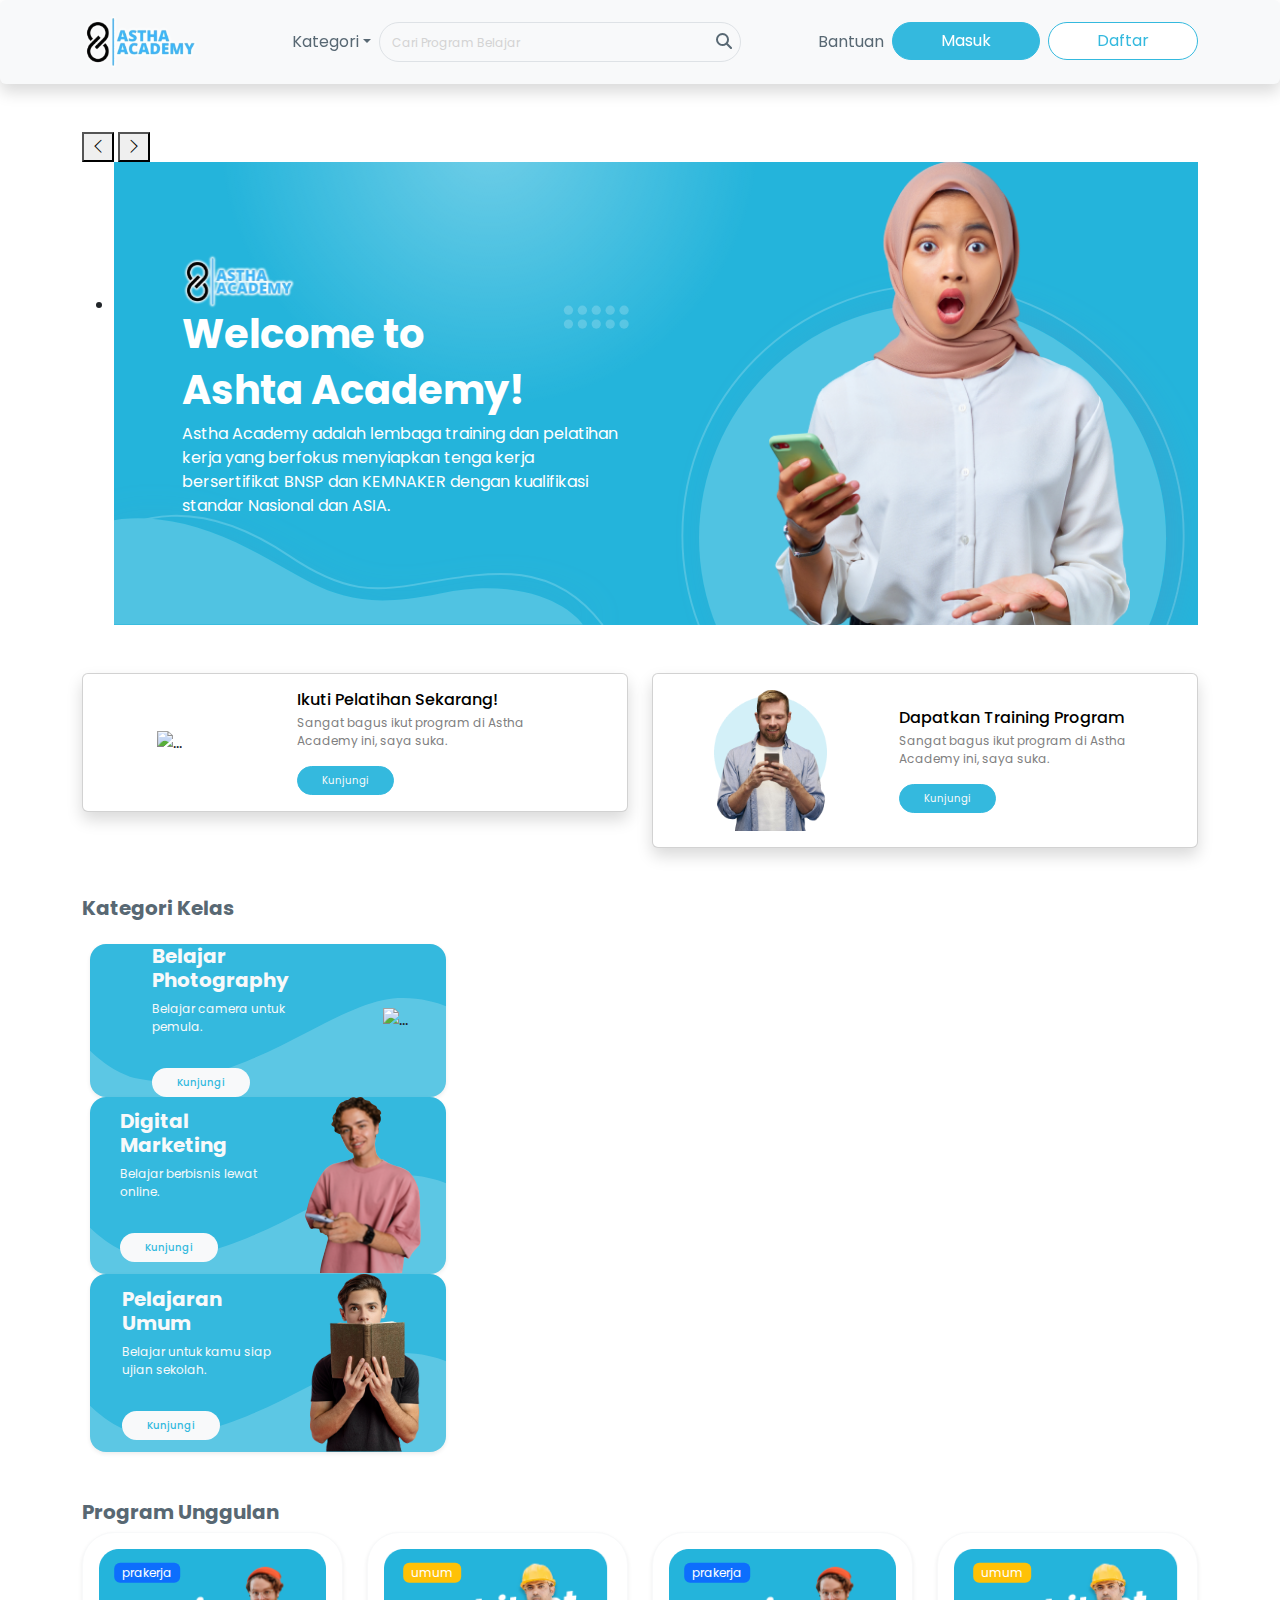
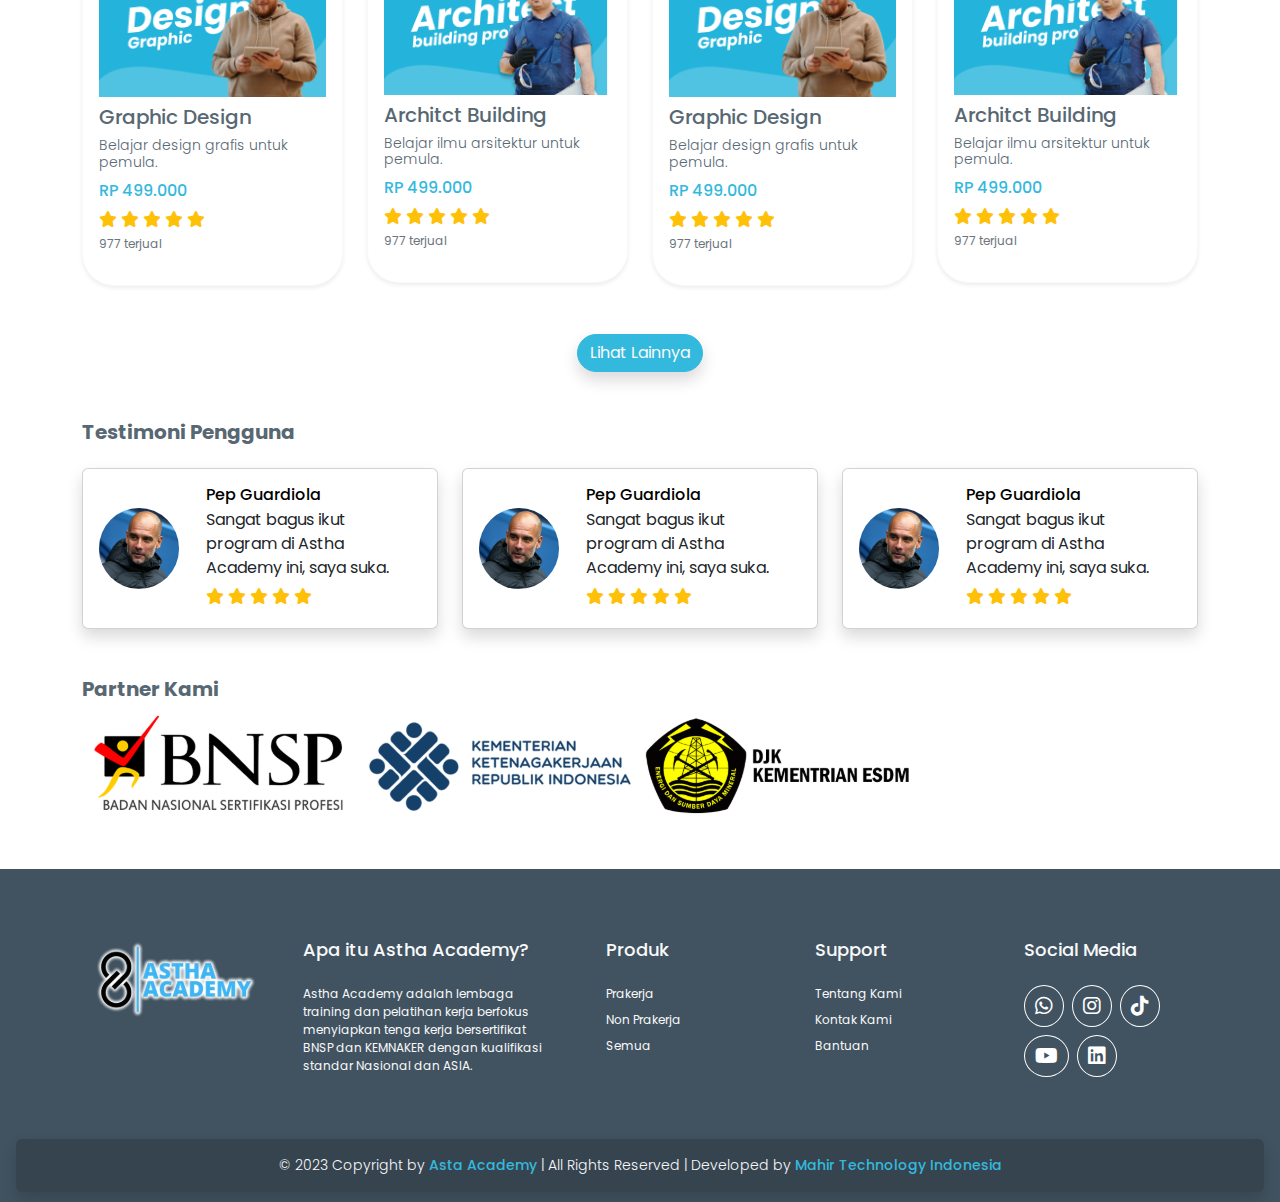
==== commit c2bd6858: "m" ====
--- a/index.html
+++ b/index.html
@@ -31,7 +31,7 @@
     <!-- Navbar -->
     <nav class="navbar navbar-expand-lg rounded shadow bg-light sticky-top" aria-label="Thirteenth navbar example">
       <div class="container d-flex justify-content-between">
-        <a class="navbar-brand col-2" href="#"><img src="frontend/images/logo.svg" alt="" /></a>
+        <a class="navbar-brand col-2" href="index.html"><img src="frontend/images/logo.svg" alt="" /></a>
         <button class="navbar-toggler" type="button" data-bs-toggle="collapse" data-bs-target="#navbarsExample11" aria-controls="navbarsExample11" aria-expanded="false" aria-label="Toggle navigation">
           <span class="navbar-toggler-icon"></span>
         </button>
@@ -81,8 +81,20 @@
         </div>
         <div class="splide__track">
           <ul class="splide__list">
-              <li class="splide__slide">
+              <!-- <li class="splide__slide">
                 <img src="frontend/images/banner.svg" alt="" class="w-100">
+              </li> -->
+              <li class="splide__slide" style="background-image: url('frontend/images/bg-banner.svg'); background-size: cover;
+              background-position: center;">
+                <div class="d-lg-flex d-block align-items-center justify-content-around text-center text-lg-start text-white">
+                  <div class="d-flex flex-column text-start col col-lg-5 p-4 p-lg-0">
+                    <img class="col-3" src="frontend/images/logo.svg" alt="Logo Hakka">
+                    <h1 class="fw-bold">Welcome to</h1>
+                    <h1 class="fw-bold ">Ashta Academy!</h1>
+                    <p>Astha Academy adalah lembaga training dan pelatihan kerja yang berfokus menyiapkan tenga kerja bersertifikat BNSP dan KEMNAKER dengan kualifikasi standar Nasional dan ASIA.</p>
+                  </div>
+                  <img class="col-6 col-lg-4" src="frontend/images/bg-image.png" alt="Foto Image Header">
+                </div>
               </li>
           </ul>
         </div>
--- a/frontend/styles/style.css
+++ b/frontend/styles/style.css
@@ -43,25 +43,8 @@
 }
 
 /* Banner Carousel */
-@media (min-width: 960px) {
-  .banner-carousel .splide__track {
-    border-radius: 2rem;
-  }
-  .banner-carousel img {
-    height: 400px;
-    -o-object-fit: cover;
-       object-fit: cover;
-    border-radius: 2rem;
-  }
-}
-@media only screen and (max-width: 756px) {
-  .banner-carousel button {
-    width: 16px;
-    height: 16px;
-  }
-  .banner-carousel button i {
-    font-size: 10px;
-  }
+.banner-carousel .splide__track {
+  border-radius: 35px;
 }
 
 /* Card Prakerja */
